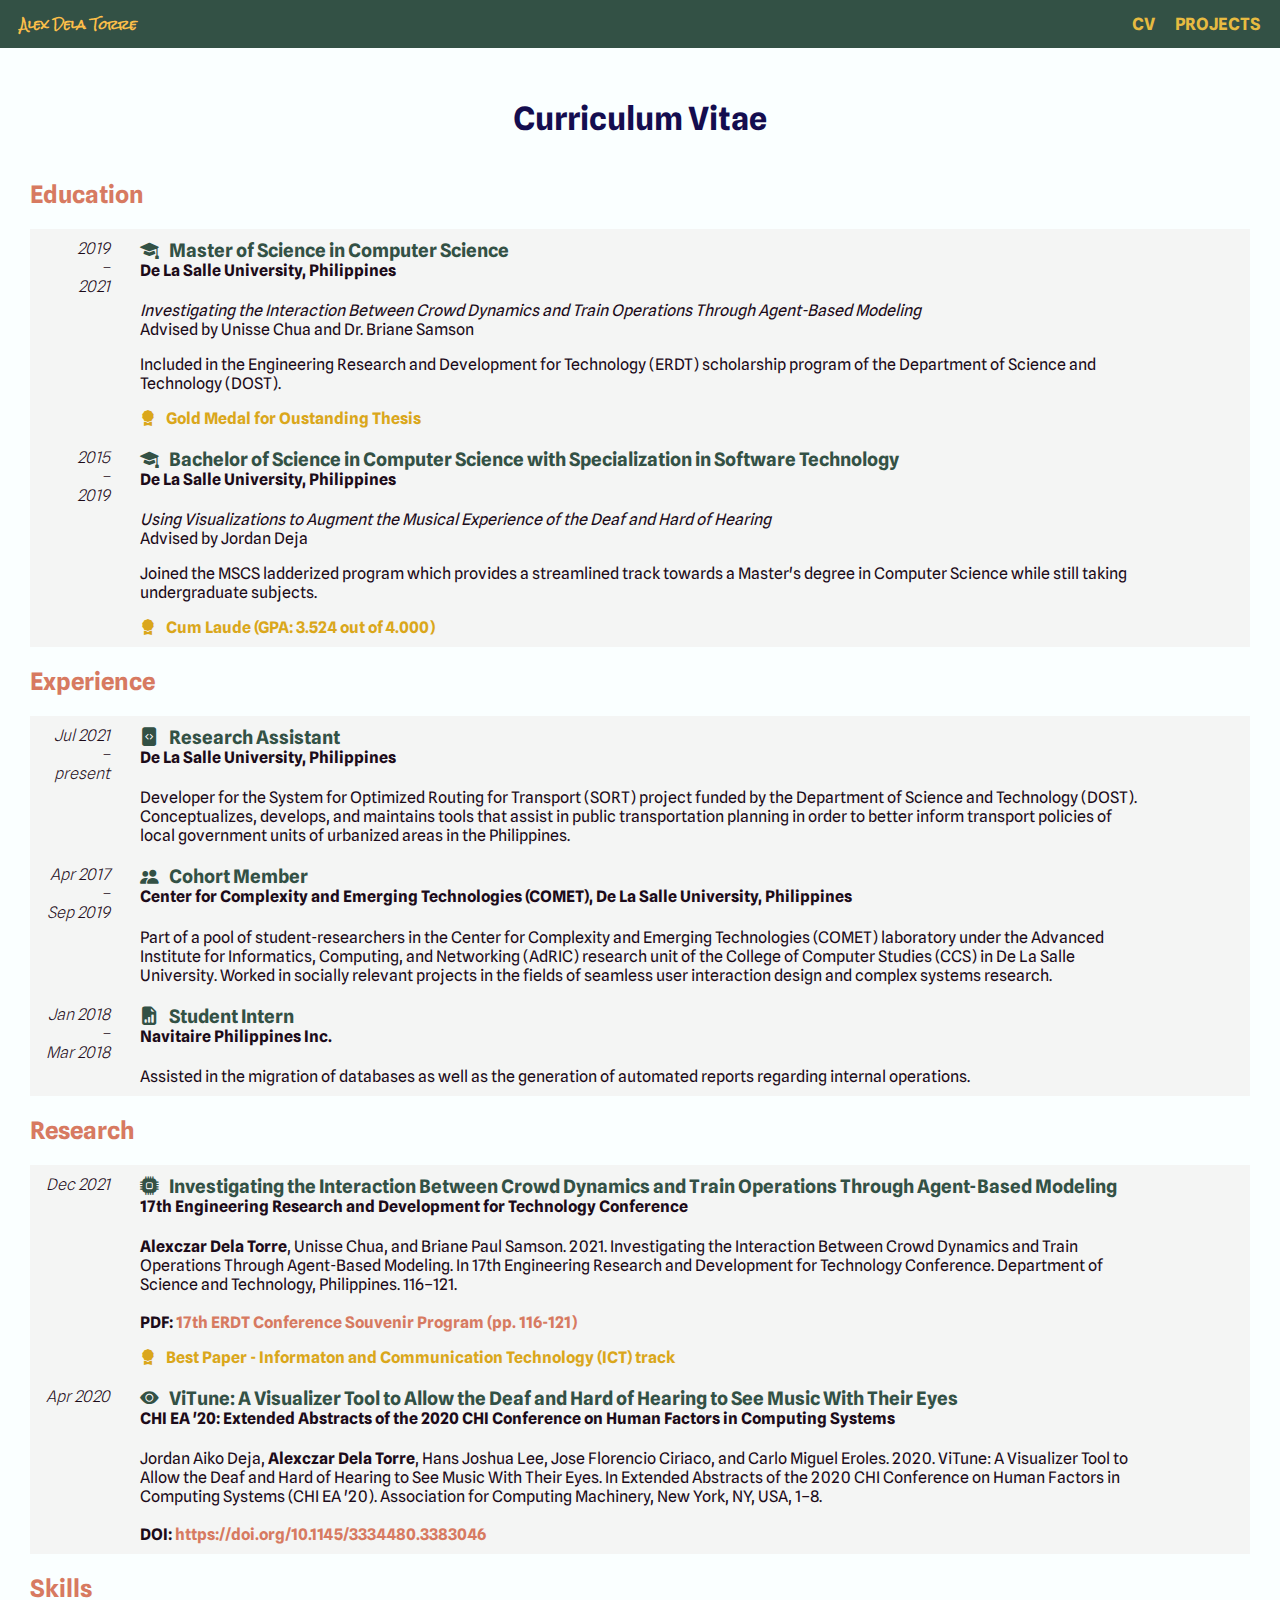
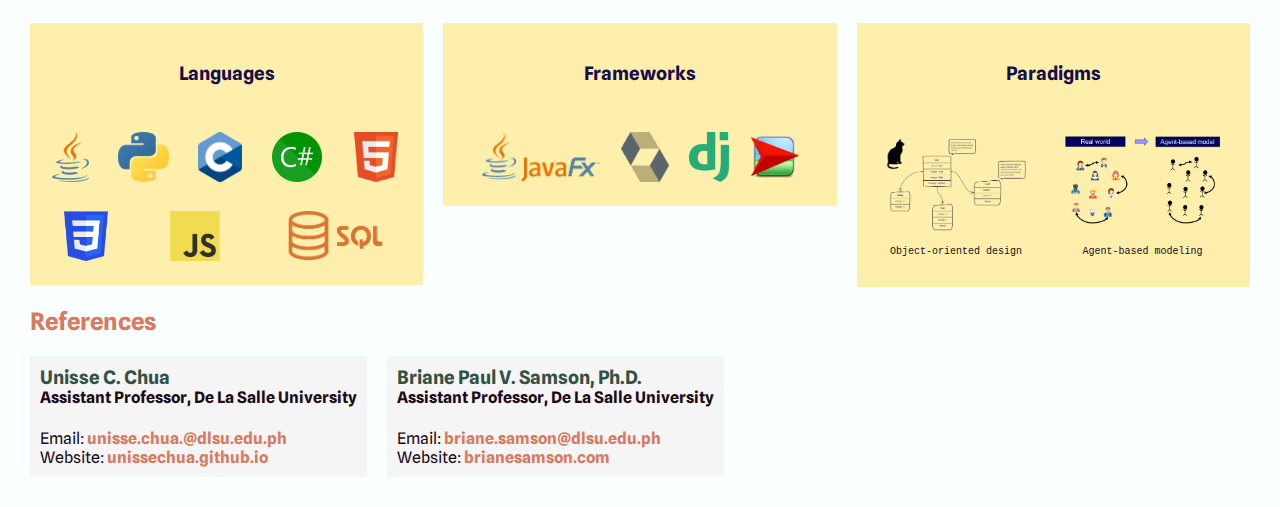
==== cv.html @ 3d0b41bf "Add references to the CV page" ====
<!DOCTYPE html>
<html lang="en">

<head>
    <meta charset="UTF-8">
    <meta http-equiv="X-UA-Compatible" content="IE=edge">
    <meta name="viewport" content="width=device-width, initial-scale=1.0">
    <title>Alexczar E. Dela Torre | CV</title>
    <link rel="preconnect" href="https://fonts.googleapis.com">
    <link rel="preconnect" href="https://fonts.gstatic.com" crossorigin>
    <link href="https://fonts.googleapis.com/css2?family=Rock+Salt&family=Spline+Sans&display=swap" rel="stylesheet">
    <link rel="stylesheet" href="https://cdn.jsdelivr.net/npm/bootstrap-icons@1.7.2/font/bootstrap-icons.css">
    <link rel="stylesheet" href="css/default.css">
    <link rel="stylesheet" href="css/cv.css">
</head>

<body>
    <header>
        <div class="navbar">
            <a class="logo" href="index.html">Alex Dela Torre</a>
            <nav>
                <ul>
                    <li>
                        <a class="nav-item" href="cv.html">CV</a>
                    </li>
                    <li>
                        <a class="nav-item" href="projects.html">PROJECTS</a>
                    </li>
                </ul>
            </nav>
        </div>
    </header>
    <div class="content">
        <h1 class="content-title">Curriculum Vitae</h1>
        <div class="cv-category">
            <h2 class="content-subtitle">Education</h2>
            <div class="cv-content">
                <div class="cv-time">
                    <p class="cv-time-period">2019<br>&#8211;<br>2021</p>
                </div>
                <div class="cv-description">
                    <h3 class="cv-description-degree"><span
                            class="bi bi-mortarboard-fill cv-description-icon"></span>Master of Science in
                        Computer Science</h3>
                    <h4 class="cv-description-university">De La Salle University, Philippines</h4>
                    <p class="cv-description-thesis">Investigating the Interaction Between Crowd Dynamics and Train
                        Operations Through Agent-Based Modeling</p>
                    <p class="cv-description-adviser">Advised by Unisse Chua and Dr. Briane Samson</p>
                    <p class="cv-description-notes">Included in the Engineering Research and Development for Technology
                        (ERDT) scholarship program of the Department of Science and Technology (DOST).</p>
                    <p class="cv-description-honors"><span class="bi bi-award-fill cv-description-icon"></span>Gold
                        Medal
                        for Oustanding Thesis</p>
                </div>
            </div>
            <div class="cv-content">
                <div class="cv-time">
                    <p class="cv-time-period">2015<br>&#8211;<br>2019</p>
                </div>
                <div class="cv-description">
                    <h3 class="cv-description-degree"><span
                            class="bi bi-mortarboard-fill cv-description-icon"></span>Bachelor of Science in Computer
                        Science with Specialization in Software Technology</h3>
                    <h4 class="cv-description-university">De La Salle University, Philippines</h4>
                    <p class="cv-description-thesis">Using Visualizations to Augment the Musical Experience of the Deaf
                        and Hard of Hearing</p>
                    <p class="cv-description-adviser">Advised by Jordan Deja</p>
                    <p class="cv-description-notes">Joined the MSCS ladderized program which provides a streamlined
                        track towards a Master's degree in Computer Science while still taking undergraduate subjects.
                    </p>
                    <p class="cv-description-honors"><span class="bi bi-award-fill cv-description-icon"></span>Cum Laude
                        (GPA: 3.524 out of 4.000)
                    </p>
                </div>
            </div>
        </div>
        <div class="cv-category">
            <h2 class="content-subtitle">Experience</h2>
            <div class="cv-content">
                <div class="cv-time">
                    <p class="cv-time-period">Jul 2021<br>&#8211;<br>present</p>
                </div>
                <div class="cv-description">
                    <h3 class="cv-description-degree"><span
                            class="bi bi-file-code-fill cv-description-icon"></span>Research Assistant</h3>
                    <h4 class="cv-description-university">De La Salle University, Philippines</h4>
                    <p class="cv-description-notes">Developer for the System for Optimized Routing for Transport (SORT)
                        project funded by the Department of Science and Technology (DOST). Conceptualizes, develops, and
                        maintains tools that assist in public transportation planning in order to better inform
                        transport policies of local government units of urbanized areas in the Philippines.</p>
                </div>
            </div>
            <div class="cv-content">
                <div class="cv-time">
                    <p class="cv-time-period">Apr 2017<br>&#8211;<br>Sep 2019</p>
                </div>
                <div class="cv-description">
                    <h3 class="cv-description-degree"><span class="bi bi-people-fill cv-description-icon"></span>Cohort
                        Member</h3>
                    <h4 class="cv-description-university">Center for Complexity and Emerging Technologies (COMET), De La
                        Salle University, Philippines</h4>
                    <p class="cv-description-notes">Part of a pool of student-researchers in the Center for Complexity
                        and Emerging Technologies (COMET) laboratory under the Advanced Institute for Informatics,
                        Computing, and Networking (AdRIC) research unit of the College of Computer Studies (CCS) in De
                        La Salle University. Worked in socially relevant projects in the fields of seamless user
                        interaction design and complex systems research.</p>
                </div>
            </div>
            <div class="cv-content">
                <div class="cv-time">
                    <p class="cv-time-period">Jan 2018<br>&#8211;<br>Mar 2018</p>
                </div>
                <div class="cv-description">
                    <h3 class="cv-description-degree"><span
                            class="bi bi-file-earmark-bar-graph-fill cv-description-icon"></span>Student Intern</h3>
                    <h4 class="cv-description-university">Navitaire Philippines Inc.</h4>
                    <p class="cv-description-notes">Assisted in the migration of databases as well as the generation of
                        automated reports regarding internal operations.</p>
                </div>
            </div>
        </div>
        <div class="cv-category">
            <h2 class="content-subtitle">Research</h2>
            <div class="cv-content">
                <div class="cv-time">
                    <p class="cv-time-period">Dec 2021</p>
                </div>
                <div class="cv-description">
                    <h3 class="cv-description-publication-title"><span
                            class="bi bi-cpu-fill cv-description-icon"></span>Investigating
                        the Interaction Between Crowd Dynamics and Train Operations Through Agent-Based Modeling</h3>
                    <h4 class="cv-description-conference">17th Engineering Research and Development for Technology
                        Conference</h4>
                    <p class="cv-description-notes"><strong>Alexczar Dela Torre</strong>, Unisse Chua, and Briane Paul
                        Samson. 2021. Investigating the Interaction Between Crowd Dynamics and Train Operations Through
                        Agent-Based Modeling. In 17th Engineering Research and Development for Technology Conference.
                        Department of Science and Technology, Philippines. 116&#8211;121.
                        <br>
                        <br>
                        <strong>PDF:</strong> <a
                            href="http://erdt.coe.upd.edu.ph/images/conferences/17thERDTConference/17th%20ERDT%20Conference_Souvenir%20Program.pdf">17th
                            ERDT Conference Souvenir Program (pp. 116-121)</a>
                    </p>
                    <p class="cv-description-honors"><span class="bi bi-award-fill cv-description-icon"></span>Best
                        Paper -
                        Informaton and Communication Technology (ICT) track</p>
                </div>
            </div>
            <div class="cv-content">
                <div class="cv-time">
                    <p class="cv-time-period">Apr 2020</p>
                </div>
                <div class="cv-description">
                    <h3 class="cv-description-publication-title"><span
                            class="bi bi-eye-fill cv-description-icon"></span>ViTune: A
                        Visualizer Tool
                        to Allow the Deaf and Hard of Hearing to See Music With Their Eyes</h3>
                    <h4 class="cv-description-conference">CHI EA '20: Extended Abstracts of the 2020 CHI Conference on
                        Human Factors in Computing Systems</h4>
                    <p class="cv-description-notes">Jordan Aiko Deja, <strong>Alexczar Dela Torre</strong>, Hans Joshua
                        Lee, Jose
                        Florencio Ciriaco, and Carlo Miguel Eroles. 2020. ViTune: A Visualizer Tool to Allow the Deaf
                        and Hard of Hearing to See Music With Their Eyes. In Extended Abstracts of the 2020 CHI
                        Conference on Human Factors in Computing Systems (CHI EA '20). Association for Computing
                        Machinery, New York, NY, USA, 1&#8211;8.
                        <br>
                        <br>
                        <strong>DOI:</strong> <a
                            href="https://doi.org/10.1145/3334480.3383046">https://doi.org/10.1145/3334480.3383046</a>
                    </p>
                </div>
            </div>
        </div>
        <div class="cv-category">
            <h2 class="content-subtitle">Skills</h2>
            <div class="cv-content-skill">
                <div class="cv-skill">
                    <h3 class="cv-skill-title">Languages</h3>
                    <div class="cv-language-set">
                        <a href="https://dev.java/"><img src="assets/images/java.png" height="50px" width="auto"
                                alt="Java">
                        </a>
                        <a href="https://www.python.org/"><img src="assets/images/python.png" height="50px" width="auto"
                                alt="Python">
                        </a>
                        <a href="https://en.wikipedia.org/wiki/C_(programming_language)"><img src="assets/images/c.png"
                                height="50px" width="auto" alt="C">
                        </a>
                        <a href="https://en.wikipedia.org/wiki/C_Sharp_(programming_language)"><img
                                src="assets/images/c-sharp.png" height="50px" width="auto" alt="C#">
                        </a>
                        <a href="https://developer.mozilla.org/en-US/docs/Glossary/HTML5"><img
                                src="assets/images/html5.png" height="50px" width="auto" alt="HTML5">
                        </a>
                        <a href="https://developer.mozilla.org/en-US/docs/Web/CSS"><img src="assets/images/css3.png"
                                height="50px" width="auto" alt="CSS3">
                        </a>
                        <a href="https://developer.mozilla.org/en-US/docs/Web/JavaScript"><img
                                src="assets/images/javascript.png" height="50px" width="auto" alt="JavaScript">
                        </a>
                        <a href="https://en.wikipedia.org/wiki/SQL"><img src="assets/images/sql.png" height="50px"
                                width="auto" alt="SQL">
                        </a>
                    </div>
                </div>
                <div class="cv-skill">
                    <h3 class="cv-skill-title">Frameworks</h3>
                    <div class="cv-framework-set">
                        <a href="https://openjfx.io/"><img src="assets/images/javafx.png" height="50px" width="auto"
                                alt="JavaFX">
                        </a>
                        <a href="https://hibernate.org/"><img src="assets/images/hibernate.png" height="50px"
                                width="auto" alt="Hibernate">
                        </a>
                        <a href="https://www.djangoproject.com/"><img src="assets/images/django.png" height="50px"
                                width="auto" alt="Django">
                        </a>
                        <a href="https://ccl.northwestern.edu/netlogo/"><img src="assets/images/netlogo.png"
                                height="50px" width="auto" alt="NetLogo">
                        </a>
                    </div>
                </div>
                <div class="cv-skill">
                    <h3 class="cv-skill-title">Paradigms</h3>
                    <div class="cv-concept-set">
                        <div class="cv-concept">
                            <a href="https://en.wikipedia.org/wiki/Object-oriented_design"><img
                                    src="assets/images/ood.png" height="100px" width="auto"
                                    alt="Object-oriented design">
                            </a>
                            <p class="cv-concept-description">Object-oriented design</p>
                        </div>
                        <div class="cv-concept">
                            <a href="https://en.wikipedia.org/wiki/Agent-based_model">
                                <img src="assets/images/abm.png" height="100px" width="auto" alt="Agent-based modeling">
                            </a>
                            <p class="cv-concept-description">Agent-based modeling</p>
                        </div>
                    </div>
                </div>
            </div>
        </div>
        <div class="cv-category">
            <h2 class="content-subtitle">References</h2>
            <div class="cv-references">
                <div class="cv-reference">
                    <h3 class="cv-reference-name">Unisse C. Chua</h3>
                    <h4 class="cv-reference-position">Assistant Professor, De La Salle University</h4>
                    <p class="cv-description-notes">
                        Email: <a href="mailto:unisse.chua.@dlsu.edu.ph">unisse.chua.@dlsu.edu.ph</a>
                    </p>
                    <p class="cv-description-notes">
                        Website: <a href="https://unissechua.github.io/">unissechua.github.io</a>
                    </p>
                </div>
                <div class="cv-reference">
                    <h3 class="cv-reference-name">Briane Paul V. Samson, Ph.D.</h3>
                    <h4 class="cv-reference-position">Assistant Professor, De La Salle University</h4>
                    <p class="cv-description-notes">
                        Email: <a href="mailto:briane.samson@dlsu.edu.ph">briane.samson@dlsu.edu.ph</a>
                    </p>
                    <p class="cv-description-notes">
                        Website: <a href="https://brianesamson.com">brianesamson.com</a>
                    </p>
                </div>
            </div>
        </div>
    </div>
</body>

</html>
---- css/default.css ----
html {
    background-color: #faffff;
    font-family: 'Spline Sans', sans-serif;
    color: #1C0B19;
}

body {
    margin: 0px;
}

header {
    background-color: #335145;
    margin: 0px;
    padding: 10px 20px;
}

.navbar {
    display: flex;
    justify-content: space-between;
    align-items: center;
}

.navbar .logo {
    color: #FCBF49;
    font-family: 'Rock Salt', sans-serif;
    font-size: 12px;
}

nav ul {
    display: flex;
    margin: 0px;
    list-style: none;
    gap: 20px;
}

.navbar .nav-item {
    color: #E7BB41;
    font-weight: bolder;
    font-size: 17px;
}

h1 {
    font-weight: bolder;
}

a {
    text-decoration: none;
    color: #D77A61;
    font-weight: bolder;
}

a:hover {
    text-decoration: underline;
}

.content {
    padding: 30px;
    display: flex;
    flex-direction: column;
    align-items: stretch;
    justify-content: space-between;
}

.content-title {
    color: #140D4F;
    text-align: center;
}

.content-subtitle {
    color: #D77A61;
}
---- css/cv.css ----
.cv-category,
.cv-content,
.cv-time,
.cv-description {
    display: flex;
}

.cv-category,
.cv-description {
    flex-direction: column;
}

.cv-category {
    justify-content: flex-start;
    align-items: stretch;
    flex: 1 1 auto;
    gap: 2g0px;
}

.cv-content {
    justify-content: flex-start;
    padding: 10px;
    flex: 1 1 auto;
    gap: 30px;
    background-color: #F4F5F4;
}

.cv-time {
    width: 70px;
    text-align: right;
    flex: 0 0 auto;
    justify-content: flex-end;
}

.cv-description {
    max-width: 1000px;
    flex: 1 1 auto;
}

.cv-time-period,
.cv-description-degree,
.cv-description-publication-title,
.cv-reference-name,
.cv-description-notes {
    margin: 0px;
}

.cv-time-period {
    font-weight: 100;
    font-style: italic
}

.cv-description-degree,
.cv-description-publication-title,
.cv-reference-name {
    color: #335145;
}

.cv-description-university,
.cv-description-conference,
.cv-reference-position {
    margin-top: 0px;
}

.cv-description-thesis {
    font-style: italic;
    margin: 0px;
}

.cv-description-adviser {
    margin-top: 0px;
}

.cv-description-honors {
    font-weight: bolder;
    color: #DAA71B;
    margin-bottom: 0px;
}

.cv-description-icon {
    margin-right: 10px;
}

.cv-content-skill {
    display: flex;
    justify-content: space-between;
    align-items: flex-start;
    flex-wrap: wrap;
    gap: 20px;
}

.cv-skill {
    display: flex;
    flex-direction: column;
    background-color: #FFEFAD;
    align-items: center;
    padding: 20px;
    width: 250px;
    flex: 1 1 auto;
    gap: 30px;
}

.cv-skill-title {
    text-align: center;
    color: #140D4F;
}

.cv-language-set {
    display: flex;
    justify-content: space-around;
    align-items: center;
    flex-wrap: wrap;
    gap: 25px;
}

.cv-framework-set {
    display: flex;
    justify-content: space-evenly;
    align-items: center;
    flex-wrap: wrap;
    gap: 20px;
}

.cv-concept-set {
    display: flex;
    justify-content: center;
    align-items: center;
    flex-wrap: wrap;
    gap: 25px;
}

.cv-concept-description {
    text-align: center;
    font-family: 'Courier New', Courier, monospace;
    font-size: 10px;
}

.cv-references {
    display: flex;
    flex: 1 1 auto;
    gap: 20px;
}

.cv-reference {
    background-color: #F4F5F4;
    padding: 10px;
}
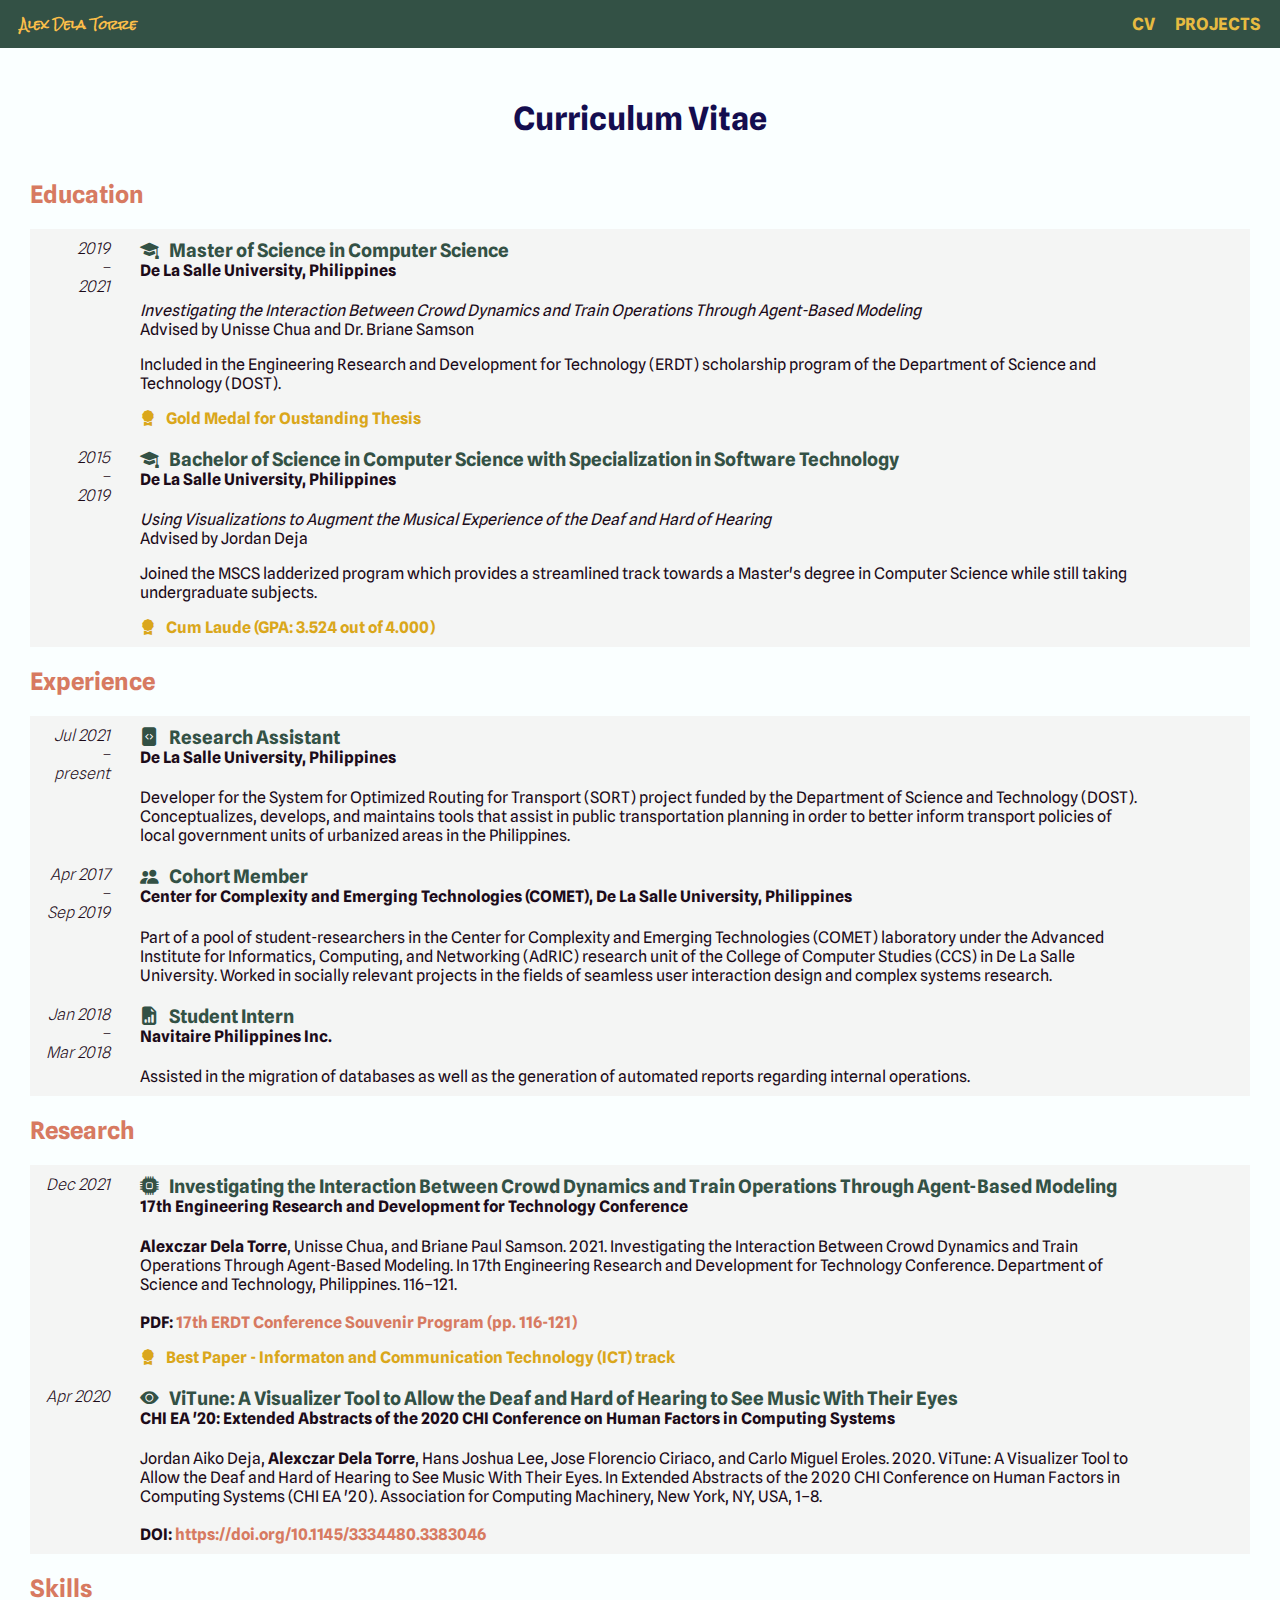
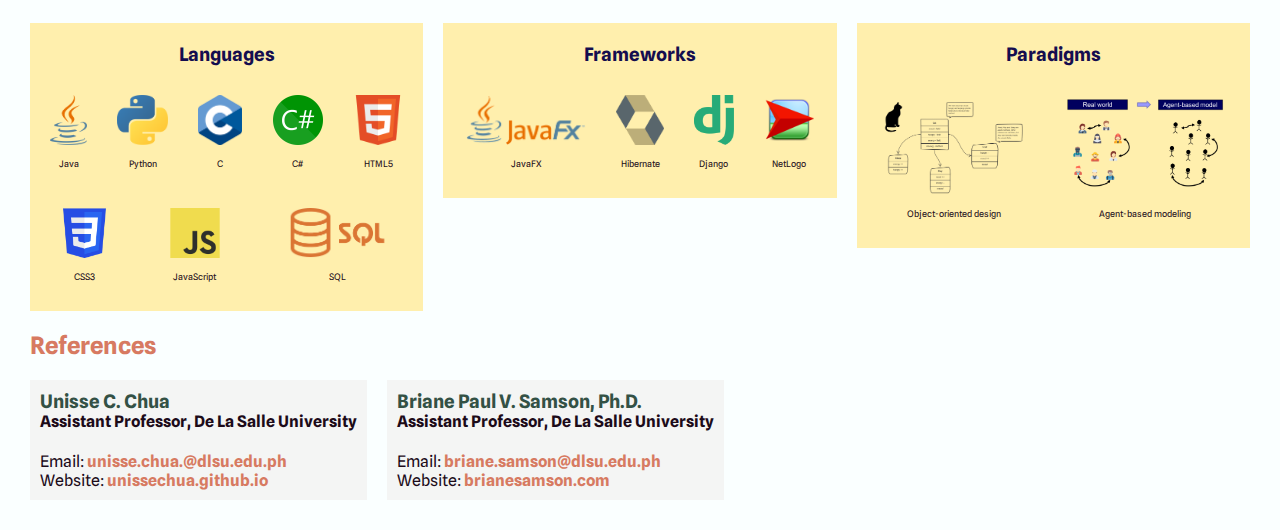
==== commit f8f511f1: "Add labels to languages and frameworks on the CV page" ====
--- a/cv.html
+++ b/cv.html
@@ -177,47 +177,83 @@
                 <div class="cv-skill">
                     <h3 class="cv-skill-title">Languages</h3>
                     <div class="cv-language-set">
-                        <a href="https://dev.java/"><img src="assets/images/java.png" height="50px" width="auto"
-                                alt="Java">
-                        </a>
-                        <a href="https://www.python.org/"><img src="assets/images/python.png" height="50px" width="auto"
-                                alt="Python">
-                        </a>
-                        <a href="https://en.wikipedia.org/wiki/C_(programming_language)"><img src="assets/images/c.png"
-                                height="50px" width="auto" alt="C">
-                        </a>
-                        <a href="https://en.wikipedia.org/wiki/C_Sharp_(programming_language)"><img
-                                src="assets/images/c-sharp.png" height="50px" width="auto" alt="C#">
-                        </a>
-                        <a href="https://developer.mozilla.org/en-US/docs/Glossary/HTML5"><img
-                                src="assets/images/html5.png" height="50px" width="auto" alt="HTML5">
-                        </a>
-                        <a href="https://developer.mozilla.org/en-US/docs/Web/CSS"><img src="assets/images/css3.png"
-                                height="50px" width="auto" alt="CSS3">
-                        </a>
-                        <a href="https://developer.mozilla.org/en-US/docs/Web/JavaScript"><img
-                                src="assets/images/javascript.png" height="50px" width="auto" alt="JavaScript">
-                        </a>
-                        <a href="https://en.wikipedia.org/wiki/SQL"><img src="assets/images/sql.png" height="50px"
-                                width="auto" alt="SQL">
-                        </a>
+                        <div class="cv-concept">
+                            <a href="https://dev.java/">
+                                <img src="assets/images/java.png" height="50px" width="auto" alt="Java">
+                            </a>
+                            <p class="cv-concept-description">Java</p>
+                        </div>
+                        <div class="cv-concept">
+                            <a href="https://www.python.org/">
+                                <img src="assets/images/python.png" height="50px" width="auto" alt="Python">
+                            </a>
+                            <p class="cv-concept-description">Python</p>
+                        </div>
+                        <div class="cv-concept">
+                            <a href="https://en.wikipedia.org/wiki/C_(programming_language)">
+                                <img src="assets/images/c.png" height="50px" width="auto" alt="C">
+                            </a>
+                            <p class="cv-concept-description">C</p>
+                        </div>
+                        <div class="cv-concept">
+                            <a href="https://en.wikipedia.org/wiki/C_Sharp_(programming_language)">
+                                <img src="assets/images/c-sharp.png" height="50px" width="auto" alt="C#">
+                            </a>
+                            <p class="cv-concept-description">C#</p>
+                        </div>
+                        <div class="cv-concept">
+                            <a href="https://developer.mozilla.org/en-US/docs/Glossary/HTML5">
+                                <img src="assets/images/html5.png" height="50px" width="auto" alt="HTML5">
+                            </a>
+                            <p class="cv-concept-description">HTML5</p>
+                        </div>
+                        <div class="cv-concept">
+                            <a href="https://developer.mozilla.org/en-US/docs/Web/CSS">
+                                <img src="assets/images/css3.png" height="50px" width="auto" alt="CSS3">
+                            </a>
+                            <p class="cv-concept-description">CSS3</p>
+                        </div>
+                        <div class="cv-concept">
+                            <a href="https://developer.mozilla.org/en-US/docs/Web/JavaScript">
+                                <img src="assets/images/javascript.png" height="50px" width="auto" alt="JavaScript">
+                            </a>
+                            <p class="cv-concept-description">JavaScript</p>
+                        </div>
+                        <div class="cv-concept">
+                            <a href="https://en.wikipedia.org/wiki/SQL">
+                                <img src="assets/images/sql.png" height="50px" width="auto" alt="SQL">
+                            </a>
+                            <p class="cv-concept-description">SQL</p>
+                        </div>
                     </div>
                 </div>
                 <div class="cv-skill">
                     <h3 class="cv-skill-title">Frameworks</h3>
                     <div class="cv-framework-set">
-                        <a href="https://openjfx.io/"><img src="assets/images/javafx.png" height="50px" width="auto"
-                                alt="JavaFX">
-                        </a>
-                        <a href="https://hibernate.org/"><img src="assets/images/hibernate.png" height="50px"
-                                width="auto" alt="Hibernate">
-                        </a>
-                        <a href="https://www.djangoproject.com/"><img src="assets/images/django.png" height="50px"
-                                width="auto" alt="Django">
-                        </a>
-                        <a href="https://ccl.northwestern.edu/netlogo/"><img src="assets/images/netlogo.png"
-                                height="50px" width="auto" alt="NetLogo">
-                        </a>
+                        <div class="cv-concept">
+                            <a href="https://openjfx.io/">
+                                <img src="assets/images/javafx.png" height="50px" width="auto" alt="JavaFX">
+                            </a>
+                            <p class="cv-concept-description">JavaFX</p>
+                        </div>
+                        <div class="cv-concept">
+                            <a href="https://hibernate.org/">
+                                <img src="assets/images/hibernate.png" height="50px" width="auto" alt="Hibernate">
+                            </a>
+                            <p class="cv-concept-description">Hibernate</p>
+                        </div>
+                        <div class="cv-concept">
+                            <a href="https://www.djangoproject.com/">
+                                <img src="assets/images/django.png" height="50px" width="auto" alt="Django">
+                            </a>
+                            <p class="cv-concept-description">Django</p>
+                        </div>
+                        <div class="cv-concept">
+                            <a href="https://ccl.northwestern.edu/netlogo/">
+                                <img src="assets/images/netlogo.png" height="50px" width="auto" alt="NetLogo">
+                            </a>
+                            <p class="cv-concept-description">NetLogo</p>
+                        </div>
                     </div>
                 </div>
                 <div class="cv-skill">
--- a/css/cv.css
+++ b/css/cv.css
@@ -103,6 +103,7 @@
 .cv-skill-title {
     text-align: center;
     color: #140D4F;
+    margin: 0px;
 }
 
 .cv-language-set {
@@ -110,7 +111,7 @@
     justify-content: space-around;
     align-items: center;
     flex-wrap: wrap;
-    gap: 25px;
+    gap: 30px;
 }
 
 .cv-framework-set {
@@ -118,7 +119,7 @@
     justify-content: space-evenly;
     align-items: center;
     flex-wrap: wrap;
-    gap: 20px;
+    gap: 30px;
 }
 
 .cv-concept-set {
@@ -126,17 +127,18 @@
     justify-content: center;
     align-items: center;
     flex-wrap: wrap;
-    gap: 25px;
+    gap: 30px;
 }
 
 .cv-concept-description {
     text-align: center;
-    font-family: 'Courier New', Courier, monospace;
-    font-size: 10px;
+    font-size: 9px;
 }
 
 .cv-references {
     display: flex;
+    justify-content: flex-start;
+    flex-wrap: wrap;
     flex: 1 1 auto;
     gap: 20px;
 }
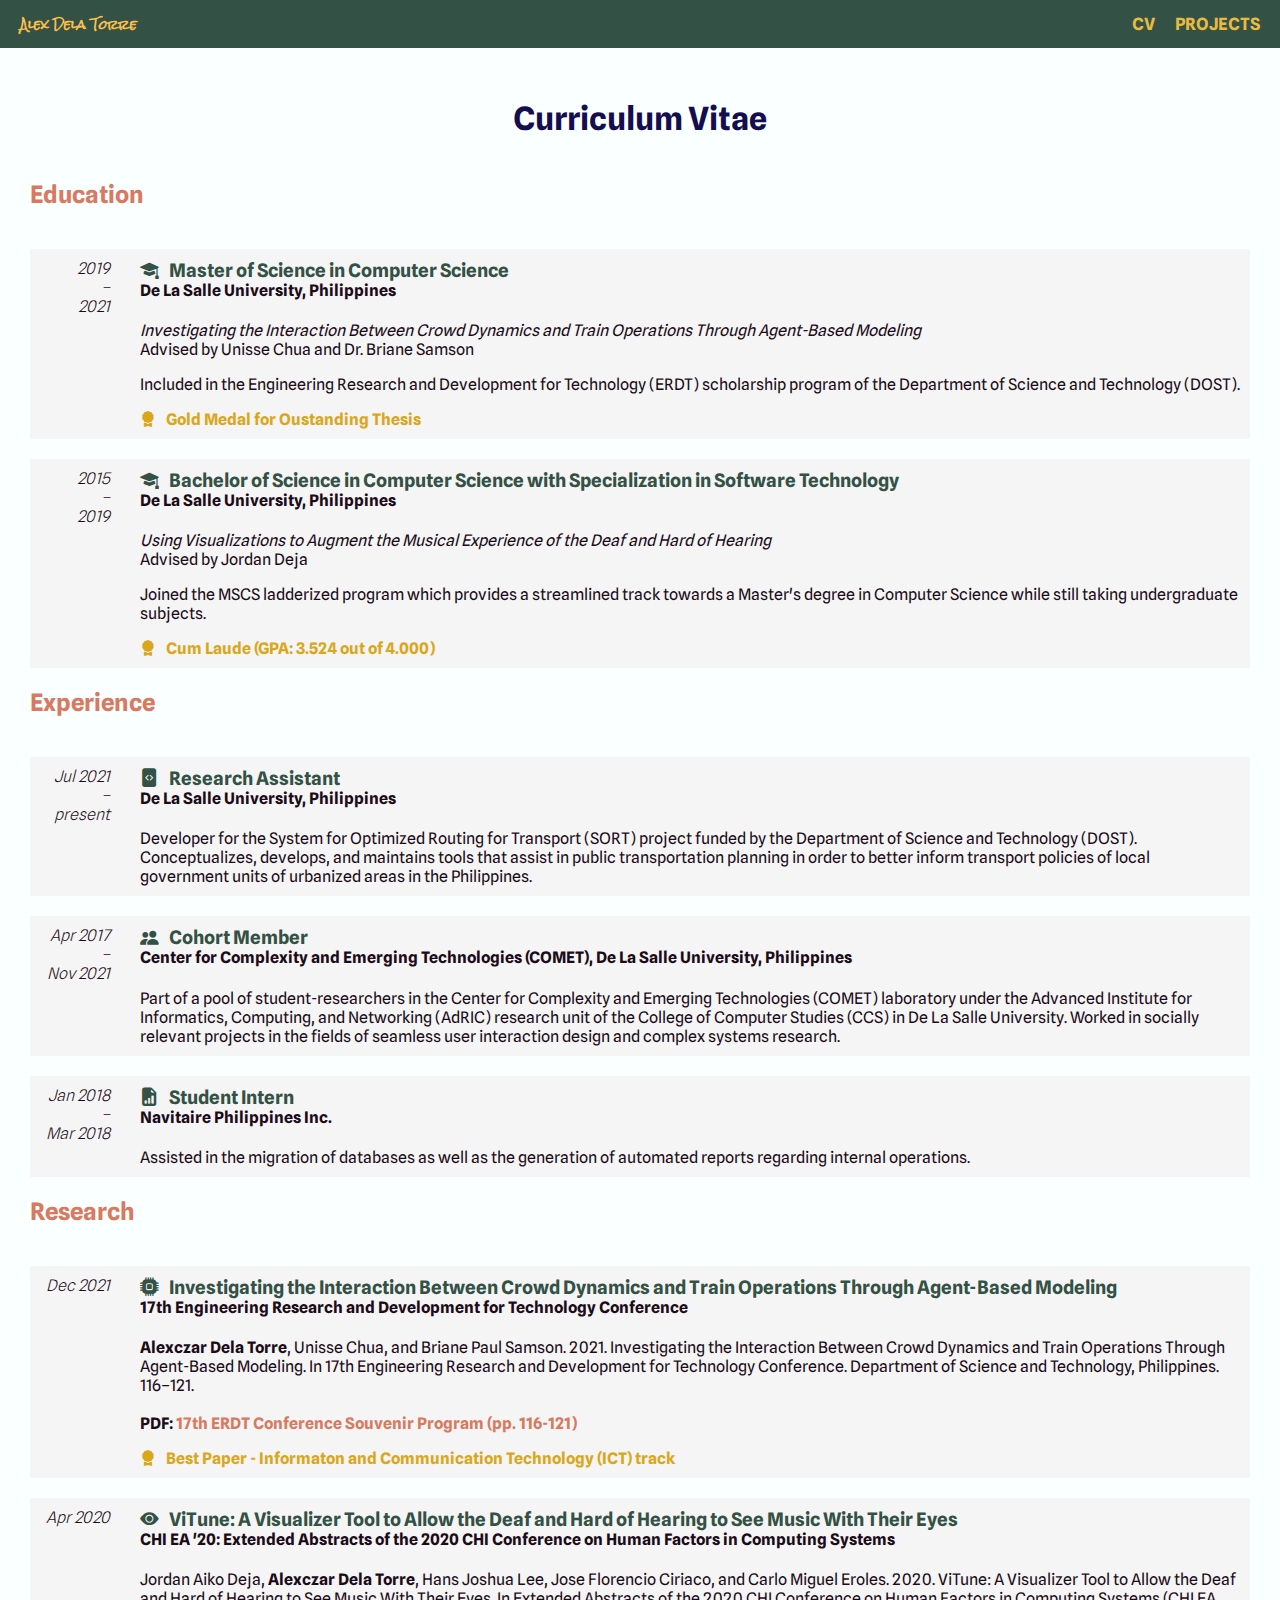
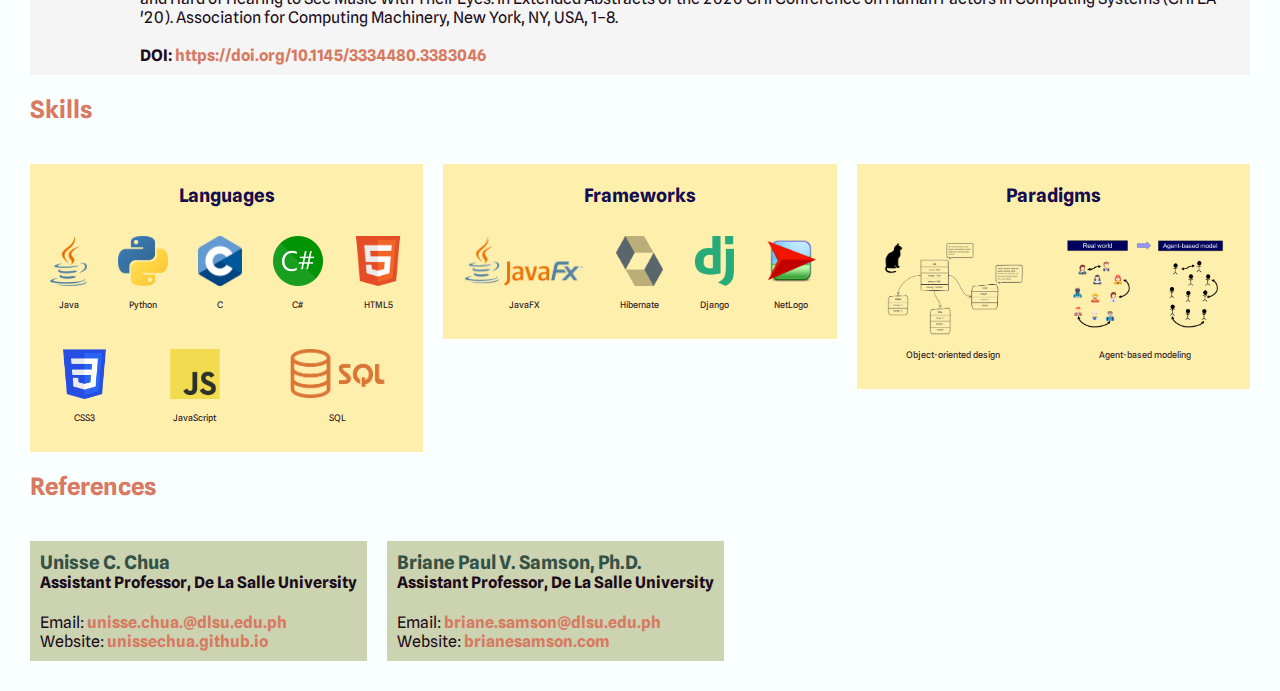
==== commit fb352231: "Corrected date ranges on the CV and Projects page" ====
--- a/cv.html
+++ b/cv.html
@@ -92,7 +92,7 @@
             </div>
             <div class="cv-content">
                 <div class="cv-time">
-                    <p class="cv-time-period">Apr 2017<br>&#8211;<br>Sep 2019</p>
+                    <p class="cv-time-period">Apr 2017<br>&#8211;<br>Nov 2021</p>
                 </div>
                 <div class="cv-description">
                     <h3 class="cv-description-degree"><span class="bi bi-people-fill cv-description-icon"></span>Cohort
--- a/css/cv.css
+++ b/css/cv.css
@@ -14,7 +14,7 @@
     justify-content: flex-start;
     align-items: stretch;
     flex: 1 1 auto;
-    gap: 2g0px;
+    gap: 20px;
 }
 
 .cv-content {
@@ -33,7 +33,6 @@
 }
 
 .cv-description {
-    max-width: 1000px;
     flex: 1 1 auto;
 }
 
@@ -93,7 +92,7 @@
     display: flex;
     flex-direction: column;
     background-color: #FFEFAD;
-    align-items: center;
+    align-items: stretch;
     padding: 20px;
     width: 250px;
     flex: 1 1 auto;
@@ -108,7 +107,7 @@
 
 .cv-language-set {
     display: flex;
-    justify-content: space-around;
+    justify-content: space-evenly;
     align-items: center;
     flex-wrap: wrap;
     gap: 30px;
@@ -124,7 +123,7 @@
 
 .cv-concept-set {
     display: flex;
-    justify-content: center;
+    justify-content: space-evenly;
     align-items: center;
     flex-wrap: wrap;
     gap: 30px;
@@ -144,6 +143,11 @@
 }
 
 .cv-reference {
-    background-color: #F4F5F4;
+    background-color: #CCD3B1;
     padding: 10px;
 }
+
+.cv-concept {
+    flex: 1 1 auto;
+    text-align: center;
+}
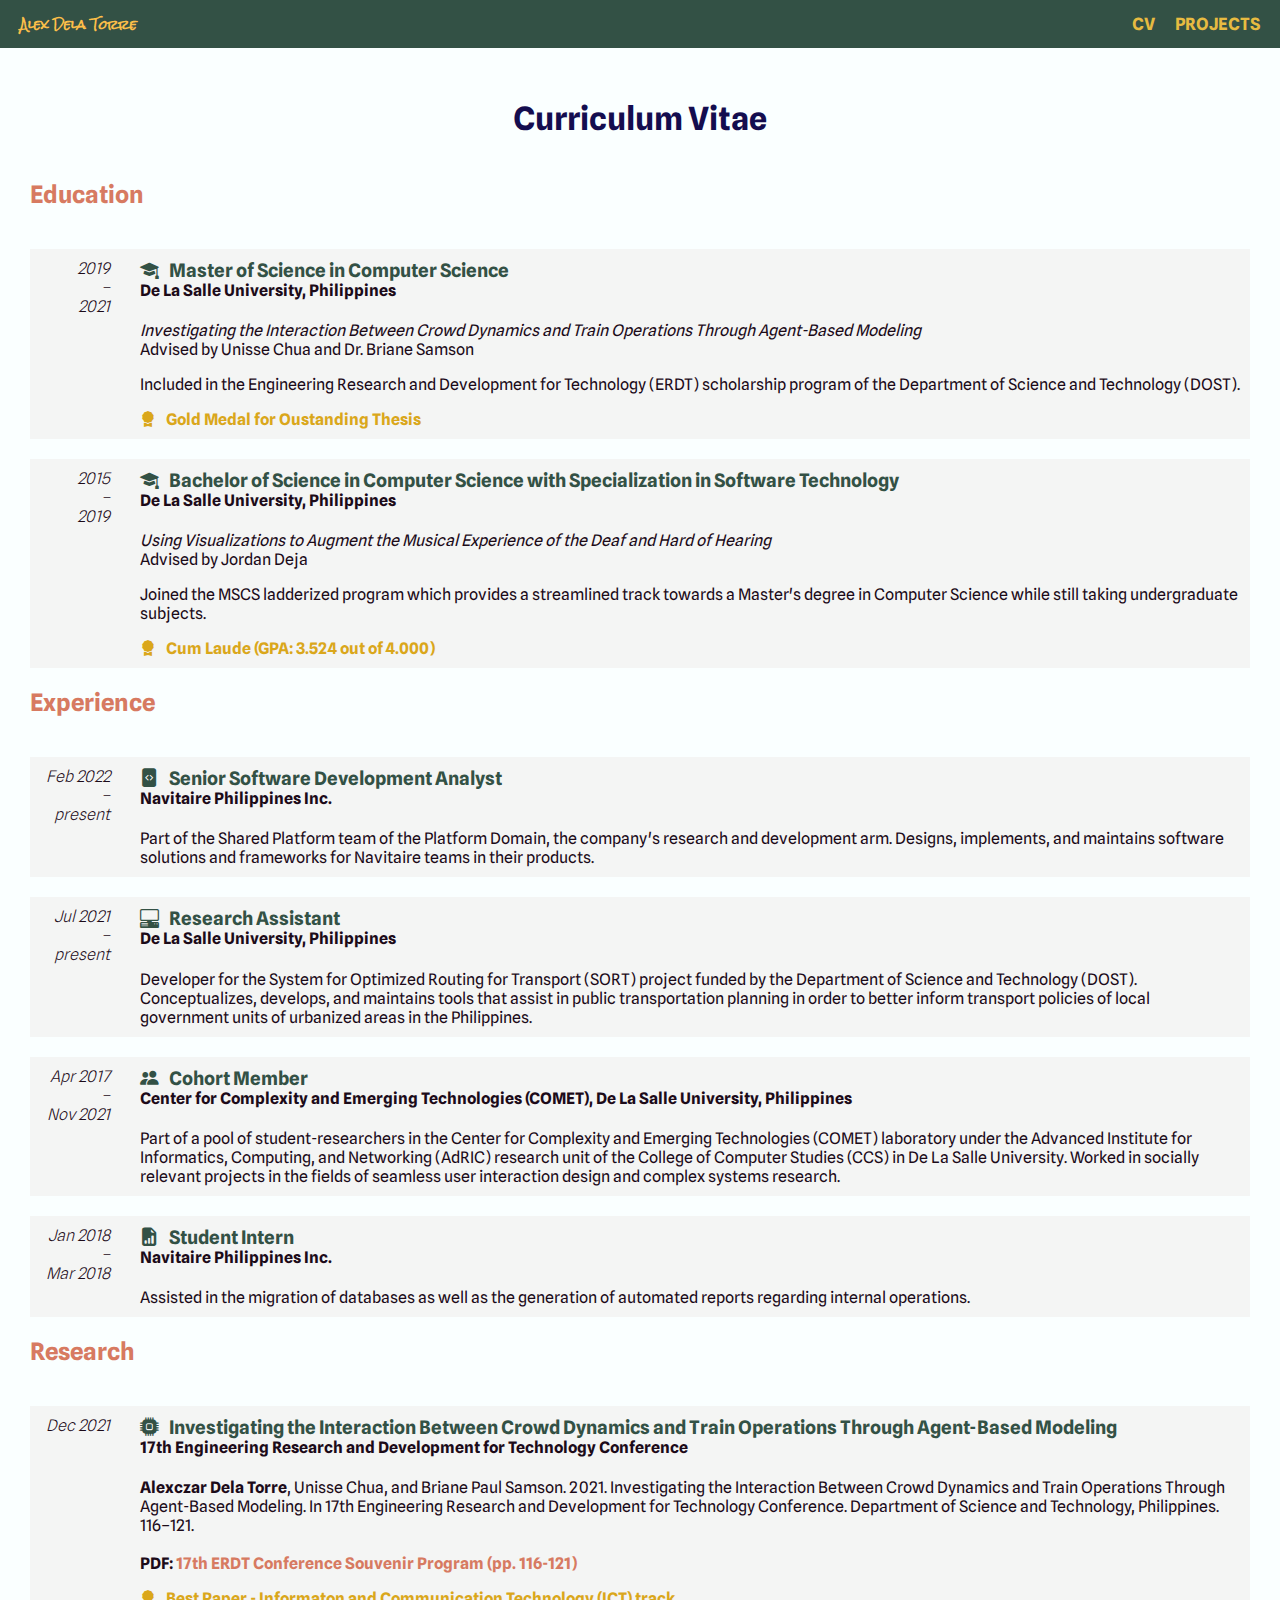
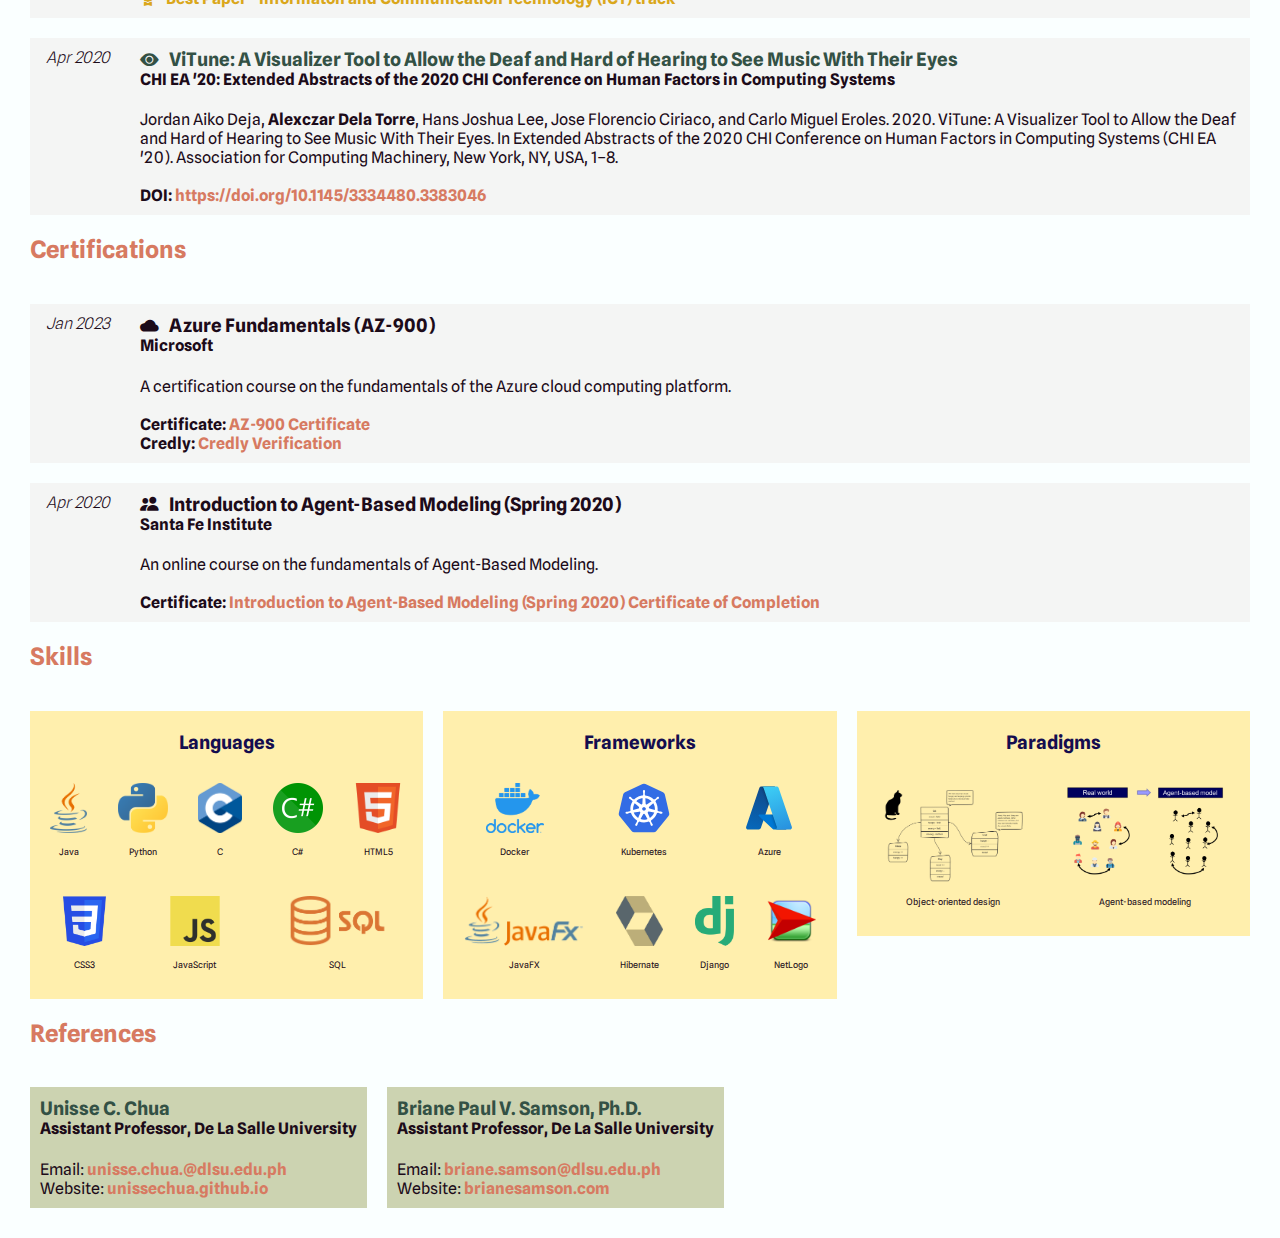
==== commit 7ebbe90b: "Update CV page to show new skills gained in recent employment" ====
--- a/cv.html
+++ b/cv.html
@@ -78,11 +78,24 @@
             <h2 class="content-subtitle">Experience</h2>
             <div class="cv-content">
                 <div class="cv-time">
+                    <p class="cv-time-period">Feb 2022<br>&#8211;<br>present</p>
+                </div>
+                <div class="cv-description">
+                    <h3 class="cv-description-degree"><span
+                            class="bi bi-file-code-fill cv-description-icon"></span>Senior Software Development Analyst</h3>
+                    <h4 class="cv-description-university">Navitaire Philippines Inc.</h4>
+                    <p class="cv-description-notes">Part of the Shared Platform team of the Platform Domain, the company's
+                        research and development arm. Designs, implements, and maintains software solutions and frameworks 
+                        for Navitaire teams in their products.</p>
+                </div>
+            </div>
+            <div class="cv-content">
+                <div class="cv-time">
                     <p class="cv-time-period">Jul 2021<br>&#8211;<br>present</p>
                 </div>
                 <div class="cv-description">
                     <h3 class="cv-description-degree"><span
-                            class="bi bi-file-code-fill cv-description-icon"></span>Research Assistant</h3>
+                            class="bi bi-pc-display-horizontal cv-description-icon"></span>Research Assistant</h3>
                     <h4 class="cv-description-university">De La Salle University, Philippines</h4>
                     <p class="cv-description-notes">Developer for the System for Optimized Routing for Transport (SORT)
                         project funded by the Department of Science and Technology (DOST). Conceptualizes, develops, and
@@ -172,6 +185,44 @@
             </div>
         </div>
         <div class="cv-category">
+            <h2 class="content-subtitle">Certifications</h2>
+            <div class="cv-content">
+                <div class="cv-time">
+                    <p class="cv-time-period">Jan 2023</p>
+                </div>
+                <div class="cv-description">
+                    <h3 class="cv-description-certification-title"><span
+                        class="bi bi-cloudy-fill cv-description-icon"></span>Azure Fundamentals (AZ-900)</h3>
+                <h4 class="cv-description-certificate-source">Microsoft</h4>
+                <p class="cv-description-notes">A certification course on the fundamentals of the Azure cloud computing platform.
+                    <br>
+                    <br>
+                    <strong>Certificate:</strong> <a
+                        href="files/az900-certificate.pdf">AZ-900 Certificate</a>
+                    <br>
+                    <strong>Credly:</strong> <a
+                        href="https://www.credly.com/earner/earned/share/58519133-7293-4000-9d6c-924da68a10d6">Credly Verification</a>
+                </p>
+                </div>
+            </div>
+            <div class="cv-content">
+                <div class="cv-time">
+                    <p class="cv-time-period">Apr 2020</p>
+                </div>
+                <div class="cv-description">
+                    <h3 class="cv-description-certification-title"><span
+                        class="bi bi-people-fill cv-description-icon"></span>Introduction to Agent-Based Modeling (Spring 2020)</h3>
+                <h4 class="cv-description-certificate-source">Santa Fe Institute</h4>
+                <p class="cv-description-notes">An online course on the fundamentals of Agent-Based Modeling.
+                    <br>
+                    <br>
+                    <strong>Certificate:</strong> <a
+                        href="https://www.complexityexplorer.org/courses/101-introduction-to-agent-based-modeling-spring-2020/certificates/3868983297.pdf">Introduction to Agent-Based Modeling (Spring 2020) Certificate of Completion</a>
+                </p>
+                </div>
+            </div>
+        </div>
+        <div class="cv-category">
             <h2 class="content-subtitle">Skills</h2>
             <div class="cv-content-skill">
                 <div class="cv-skill">
@@ -230,6 +281,24 @@
                 <div class="cv-skill">
                     <h3 class="cv-skill-title">Frameworks</h3>
                     <div class="cv-framework-set">
+                        <div class="cv-concept">
+                            <a href="https://www.docker.com/">
+                                <img src="assets/images/docker.webp" height="50px" width="auto" alt="Docker">
+                            </a>
+                            <p class="cv-concept-description">Docker</p>
+                        </div>
+                        <div class="cv-concept">
+                            <a href="https://kubernetes.io/">
+                                <img src="assets/images/kubernetes.svg" height="50px" width="auto" alt="Kubernetes">
+                            </a>
+                            <p class="cv-concept-description">Kubernetes</p>
+                        </div>
+                        <div class="cv-concept">
+                            <a href="https://azure.microsoft.com/en-us">
+                                <img src="assets/images/azure.svg" height="50px" width="auto" alt="Azure">
+                            </a>
+                            <p class="cv-concept-description">Azure</p>
+                        </div> 
                         <div class="cv-concept">
                             <a href="https://openjfx.io/">
                                 <img src="assets/images/javafx.png" height="50px" width="auto" alt="JavaFX">
--- a/css/cv.css
+++ b/css/cv.css
@@ -39,6 +39,7 @@
 .cv-time-period,
 .cv-description-degree,
 .cv-description-publication-title,
+.cv-description-certification-title,
 .cv-reference-name,
 .cv-description-notes {
     margin: 0px;
@@ -57,6 +58,7 @@
 
 .cv-description-university,
 .cv-description-conference,
+.cv-description-certificate-source,
 .cv-reference-position {
     margin-top: 0px;
 }
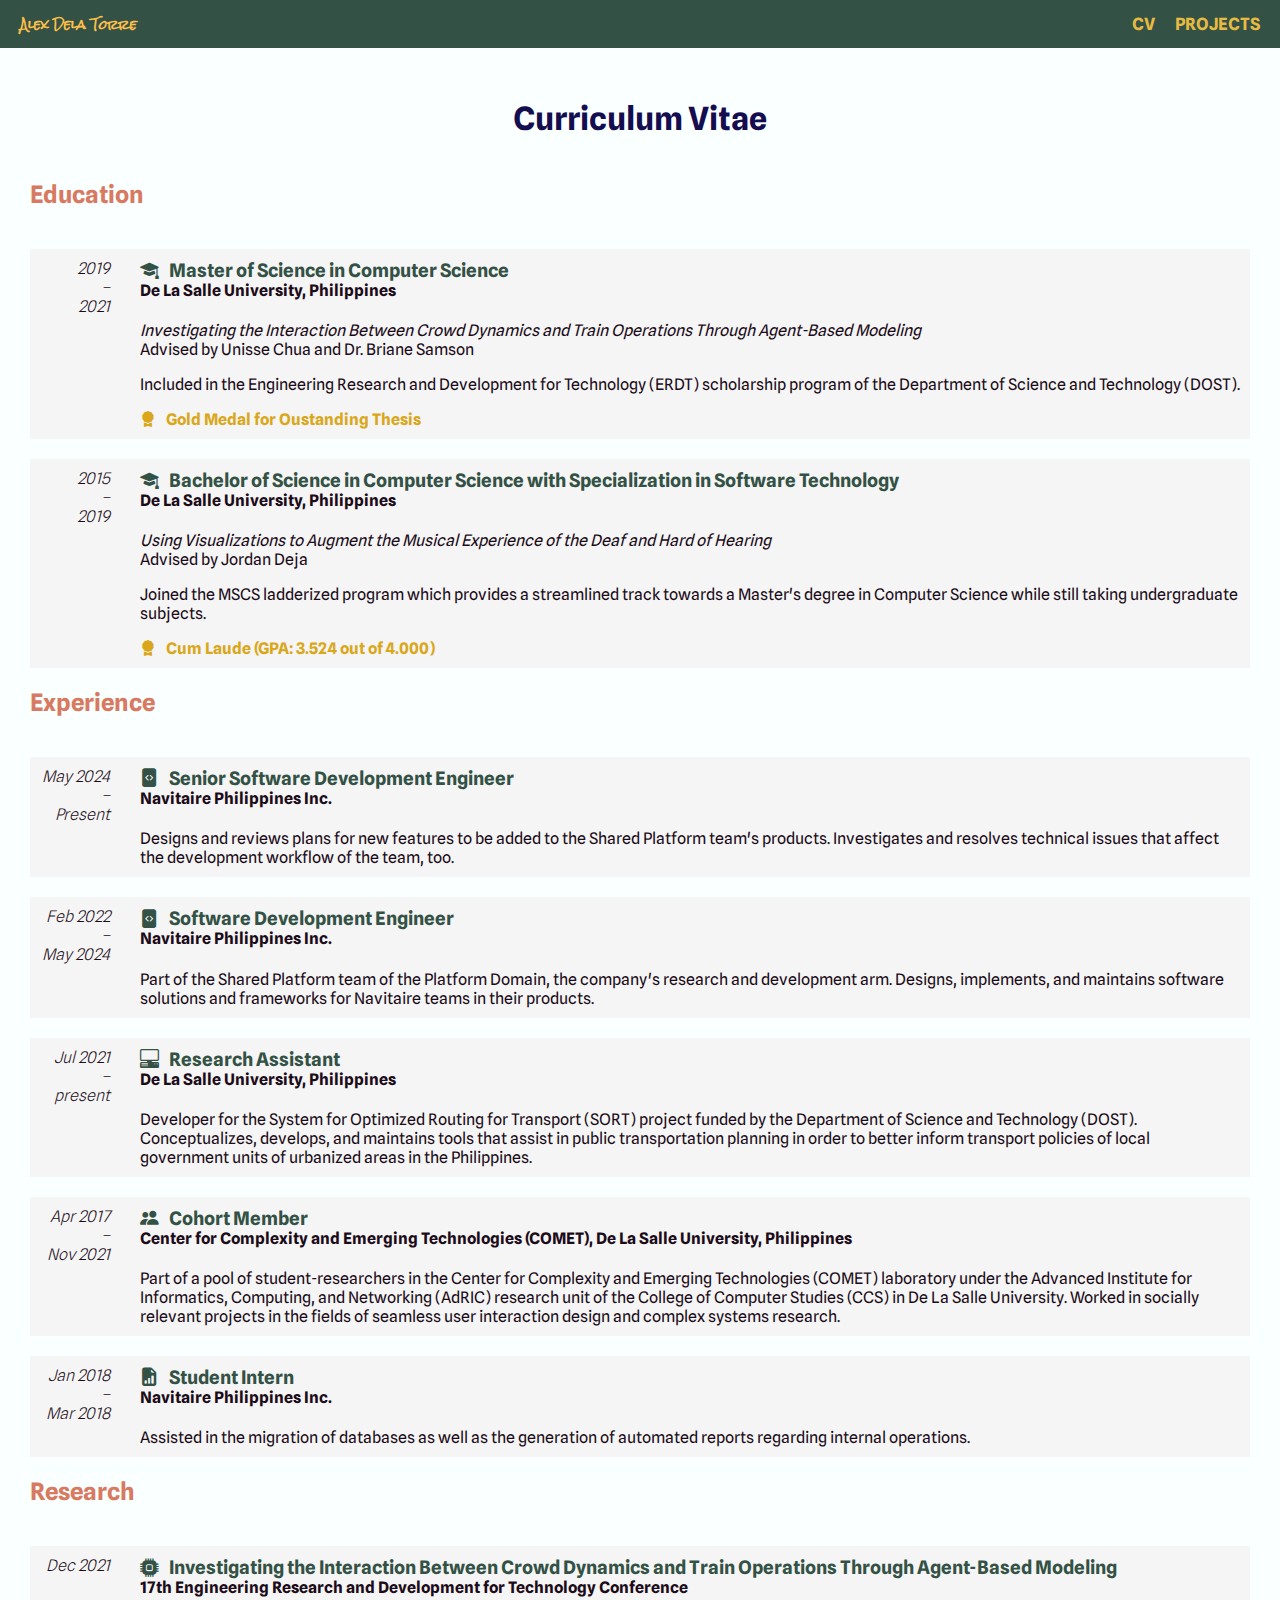
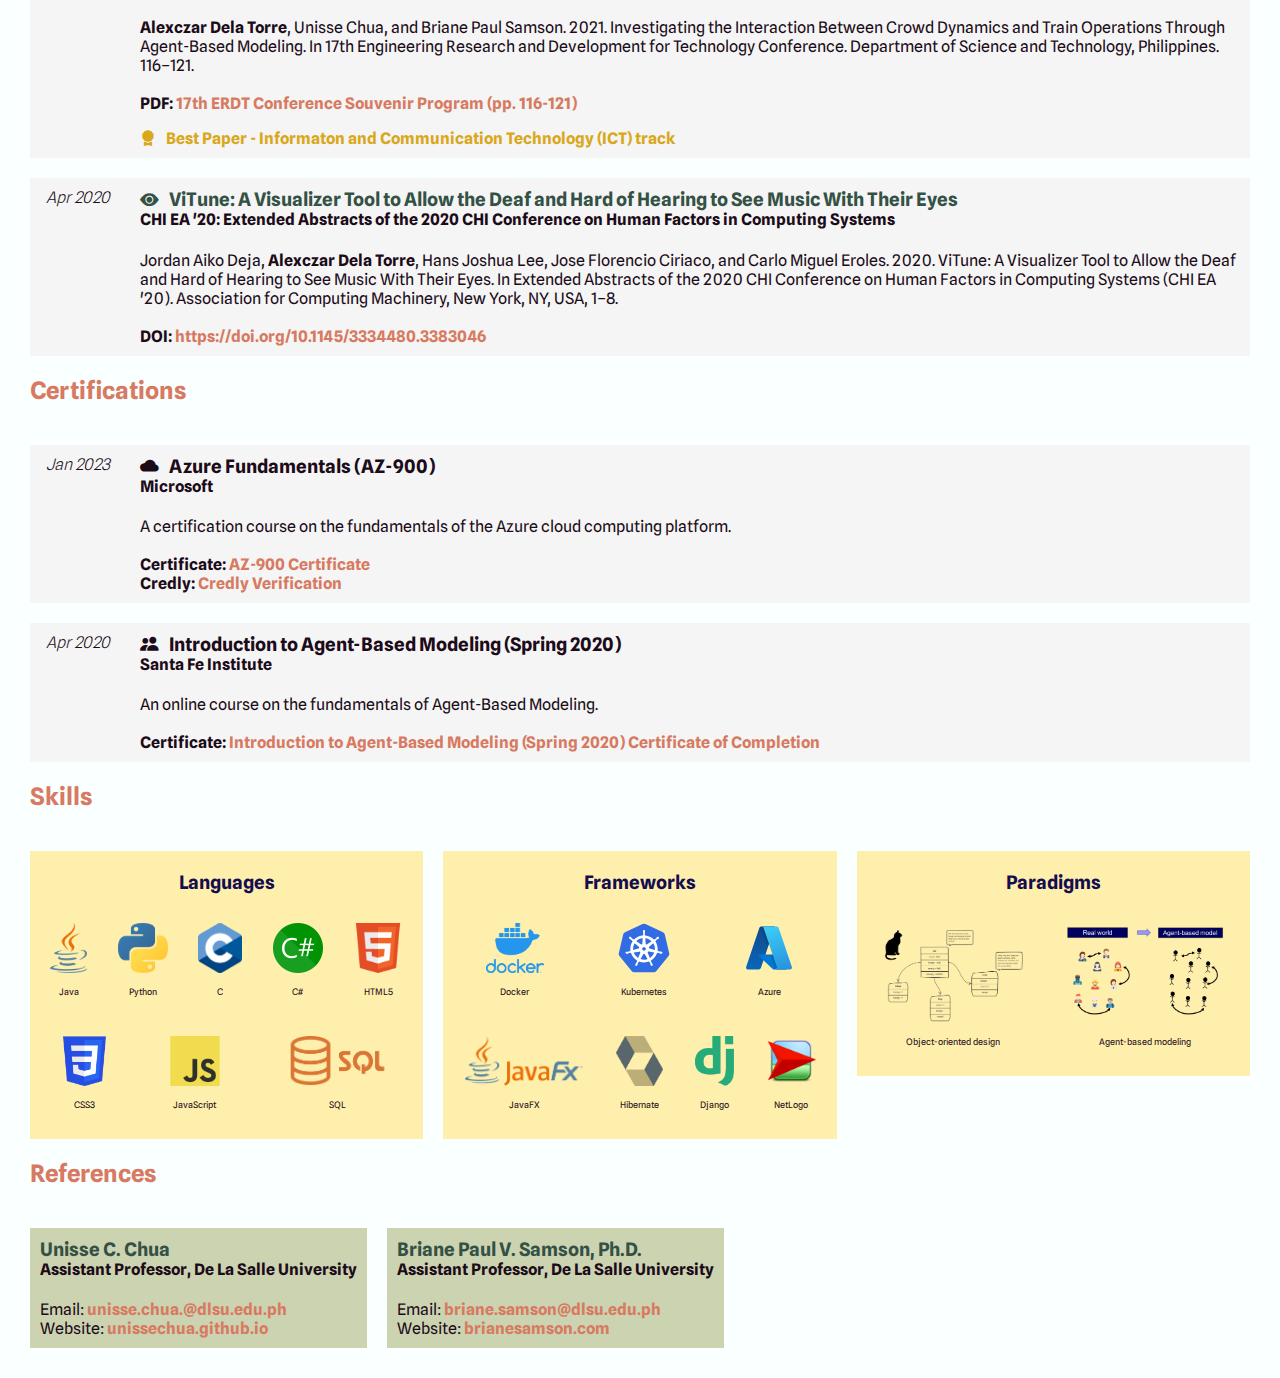
==== commit 3d17fb03: "Update CV to reflect new position" ====
--- a/cv.html
+++ b/cv.html
@@ -78,11 +78,24 @@
             <h2 class="content-subtitle">Experience</h2>
             <div class="cv-content">
                 <div class="cv-time">
-                    <p class="cv-time-period">Feb 2022<br>&#8211;<br>present</p>
-                </div>
-                <div class="cv-description">
-                    <h3 class="cv-description-degree"><span
-                            class="bi bi-file-code-fill cv-description-icon"></span>Senior Software Development Analyst</h3>
+                    <p class="cv-time-period">May 2024<br>&#8211;<br>Present</p>
+                </div>
+                <div class="cv-description">
+                    <h3 class="cv-description-degree"><span
+                            class="bi bi-file-code-fill cv-description-icon"></span>Senior Software Development Engineer</h3>
+                    <h4 class="cv-description-university">Navitaire Philippines Inc.</h4>
+                    <p class="cv-description-notes">Designs and reviews plans for new features to be added to the Shared
+                        Platform team's products. Investigates and resolves technical issues that affect the development
+                        workflow of the team, too.</p>
+                </div>
+            </div>
+            <div class="cv-content">
+                <div class="cv-time">
+                    <p class="cv-time-period">Feb 2022<br>&#8211;<br>May 2024</p>
+                </div>
+                <div class="cv-description">
+                    <h3 class="cv-description-degree"><span
+                            class="bi bi-file-code-fill cv-description-icon"></span>Software Development Engineer</h3>
                     <h4 class="cv-description-university">Navitaire Philippines Inc.</h4>
                     <p class="cv-description-notes">Part of the Shared Platform team of the Platform Domain, the company's
                         research and development arm. Designs, implements, and maintains software solutions and frameworks 
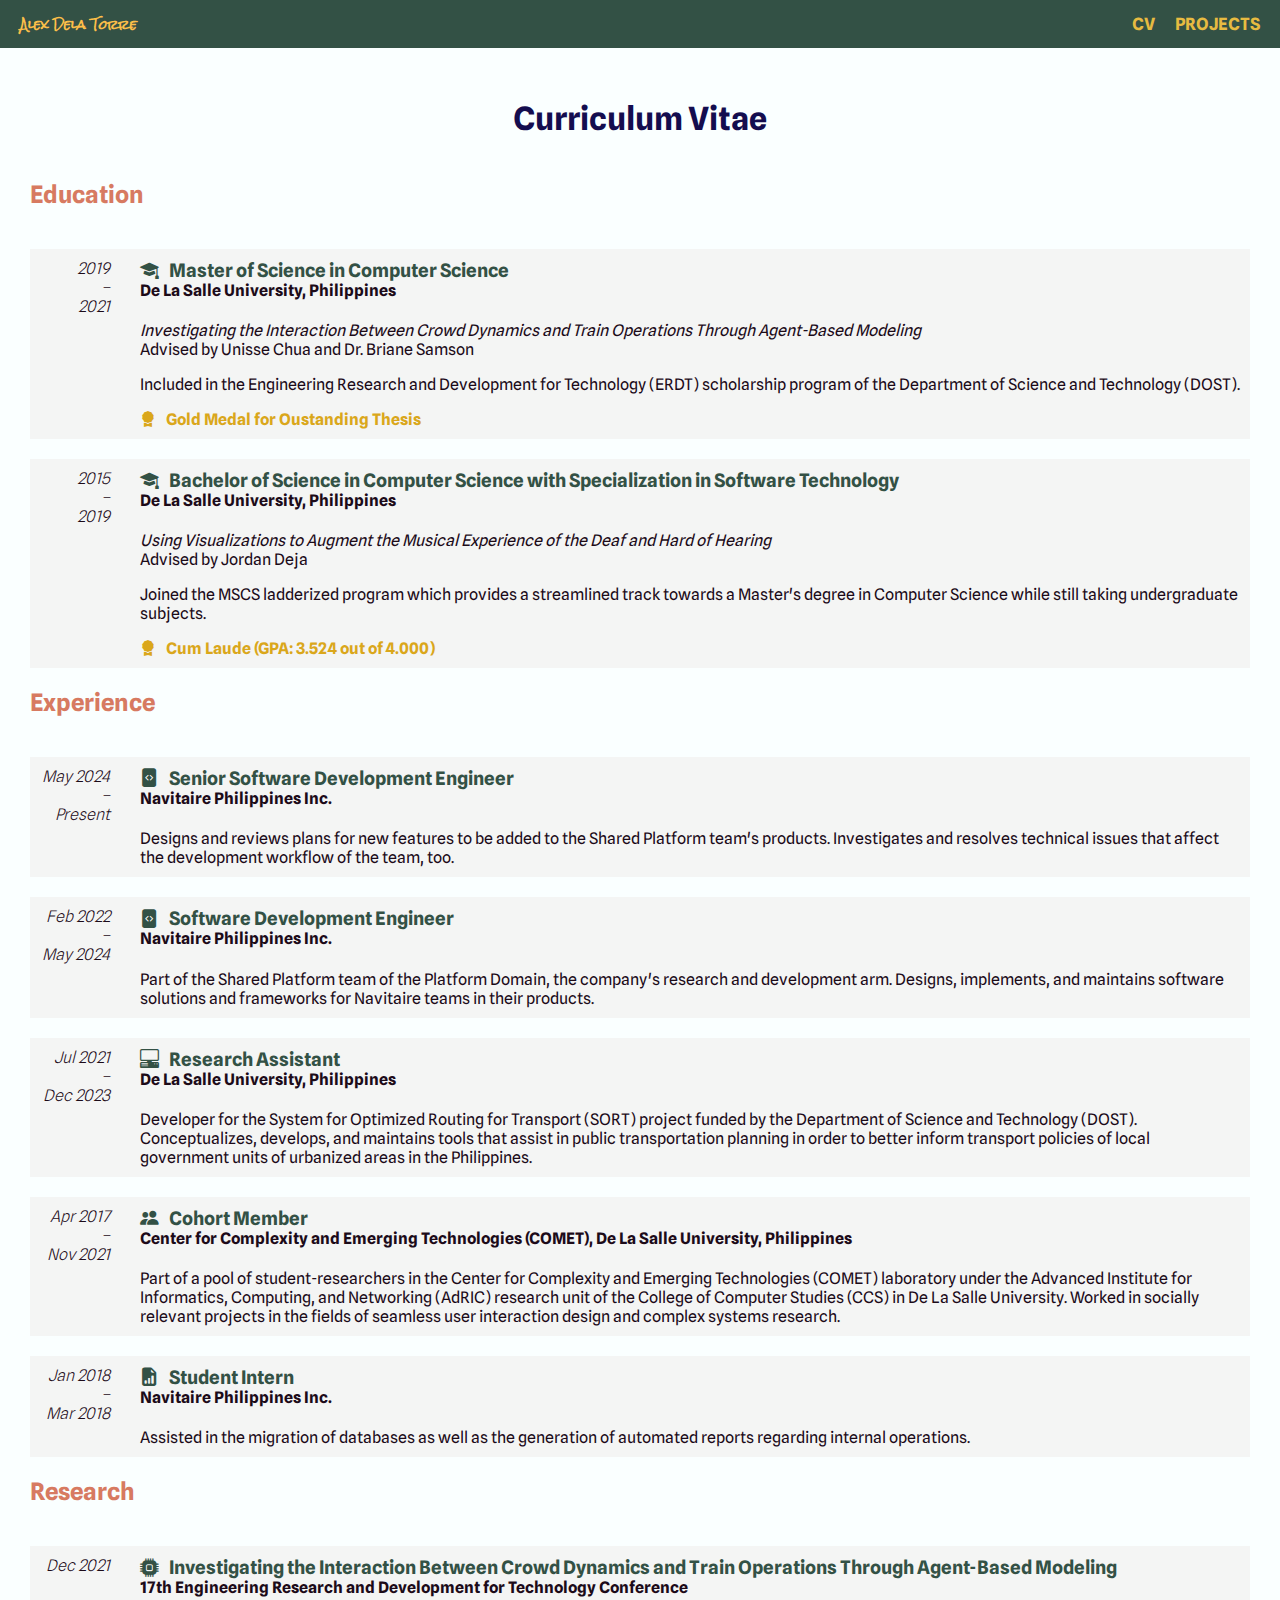
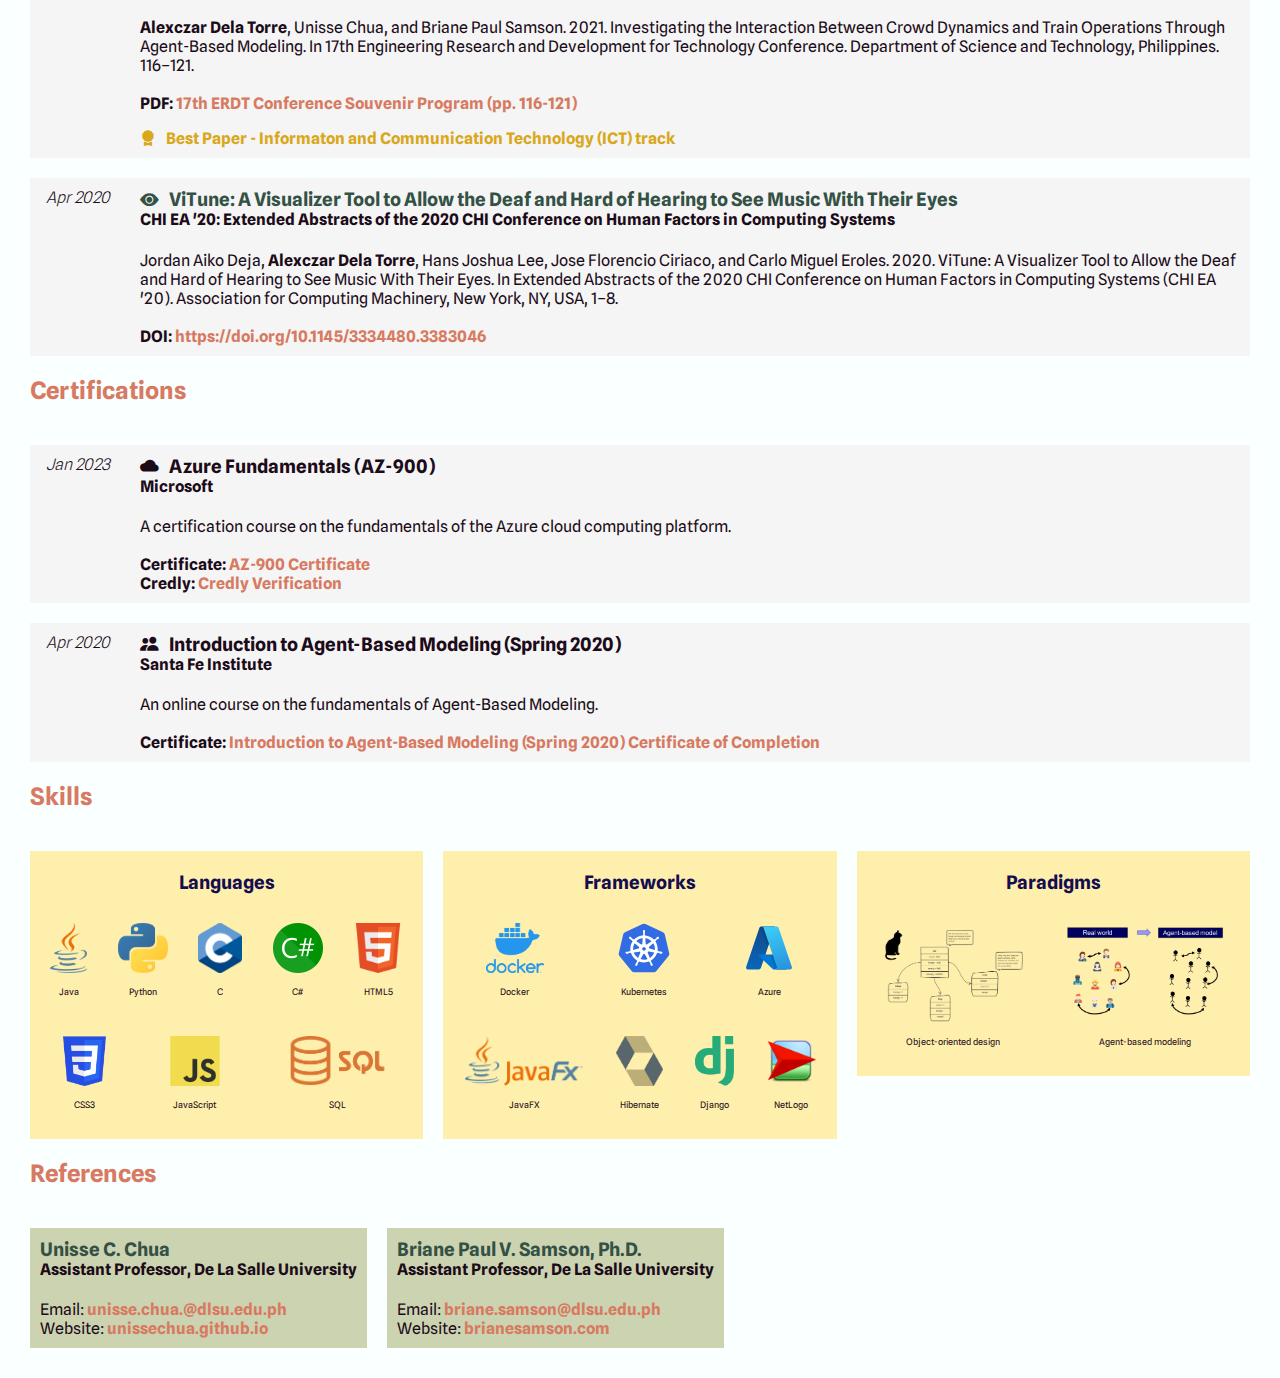
==== commit 6c4e2254: "Update old employment" ====
--- a/cv.html
+++ b/cv.html
@@ -104,7 +104,7 @@
             </div>
             <div class="cv-content">
                 <div class="cv-time">
-                    <p class="cv-time-period">Jul 2021<br>&#8211;<br>present</p>
+                    <p class="cv-time-period">Jul 2021<br>&#8211;<br>Dec 2023</p>
                 </div>
                 <div class="cv-description">
                     <h3 class="cv-description-degree"><span
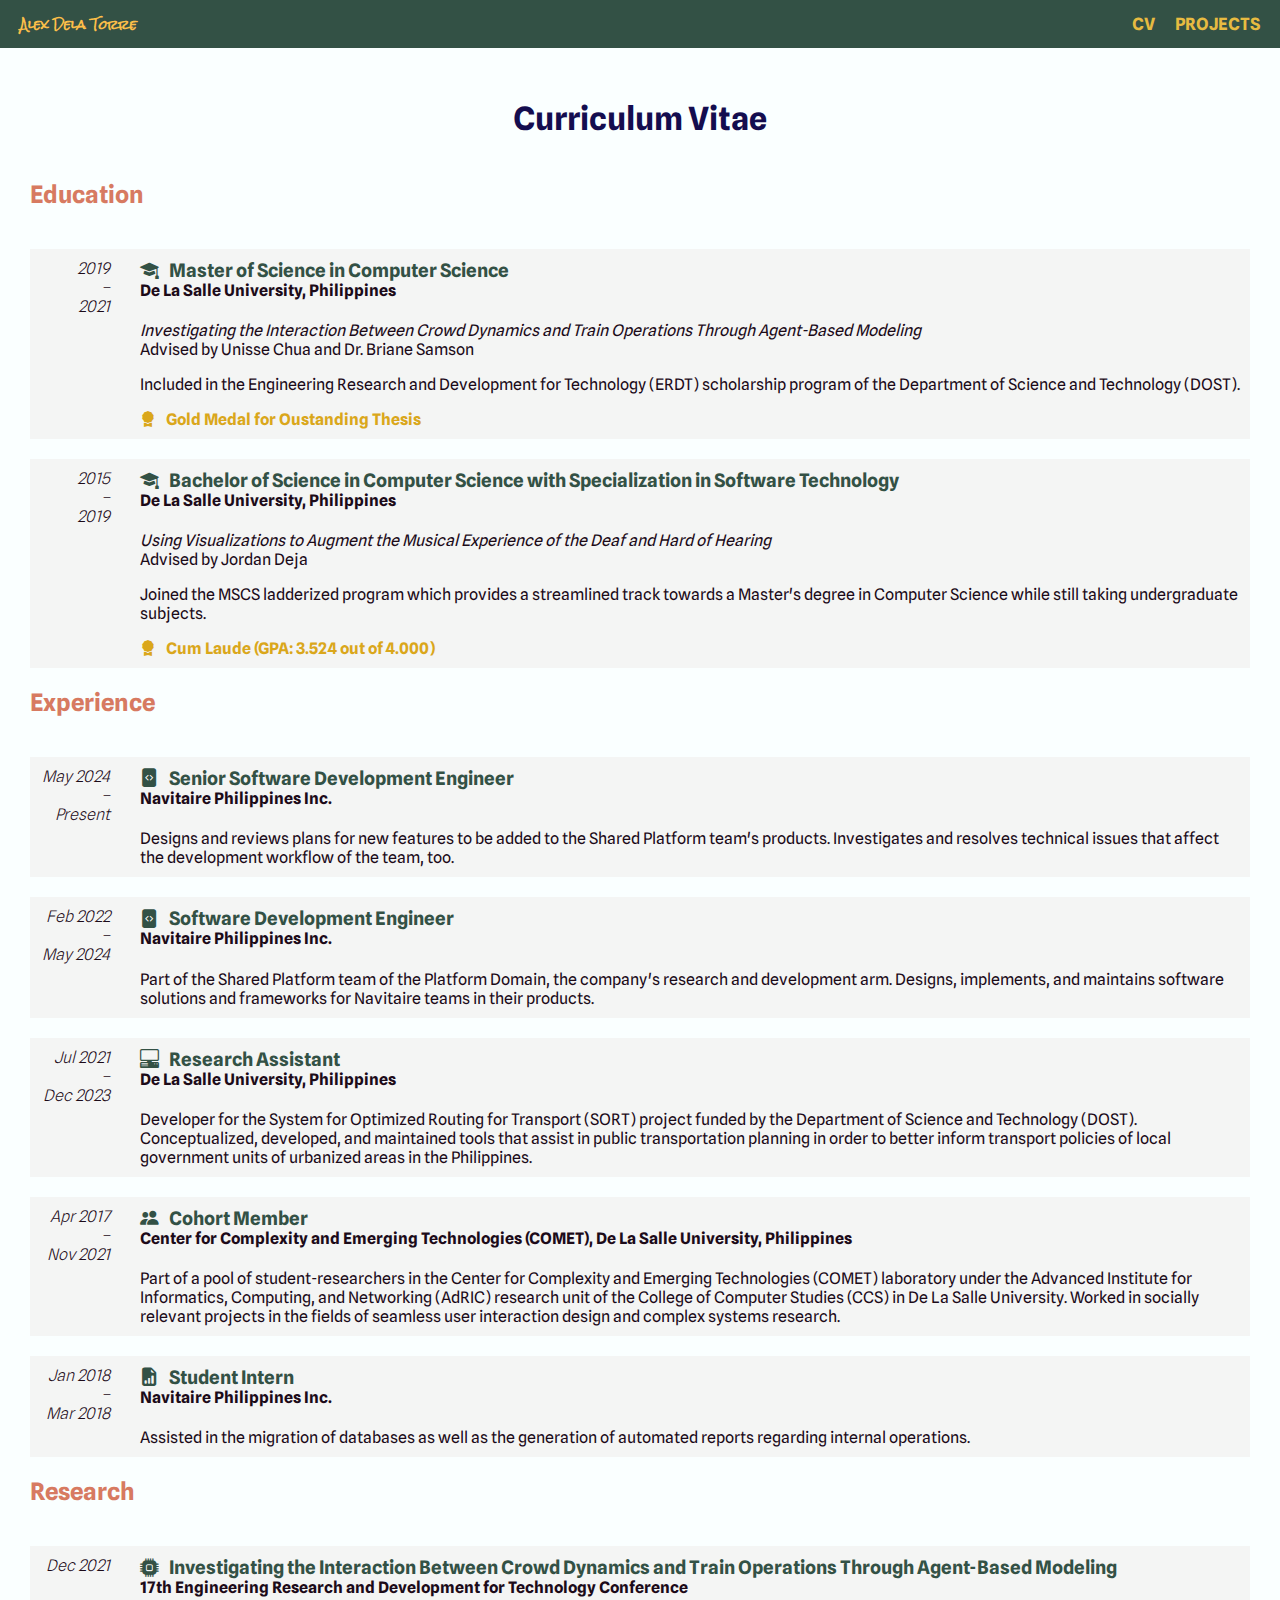
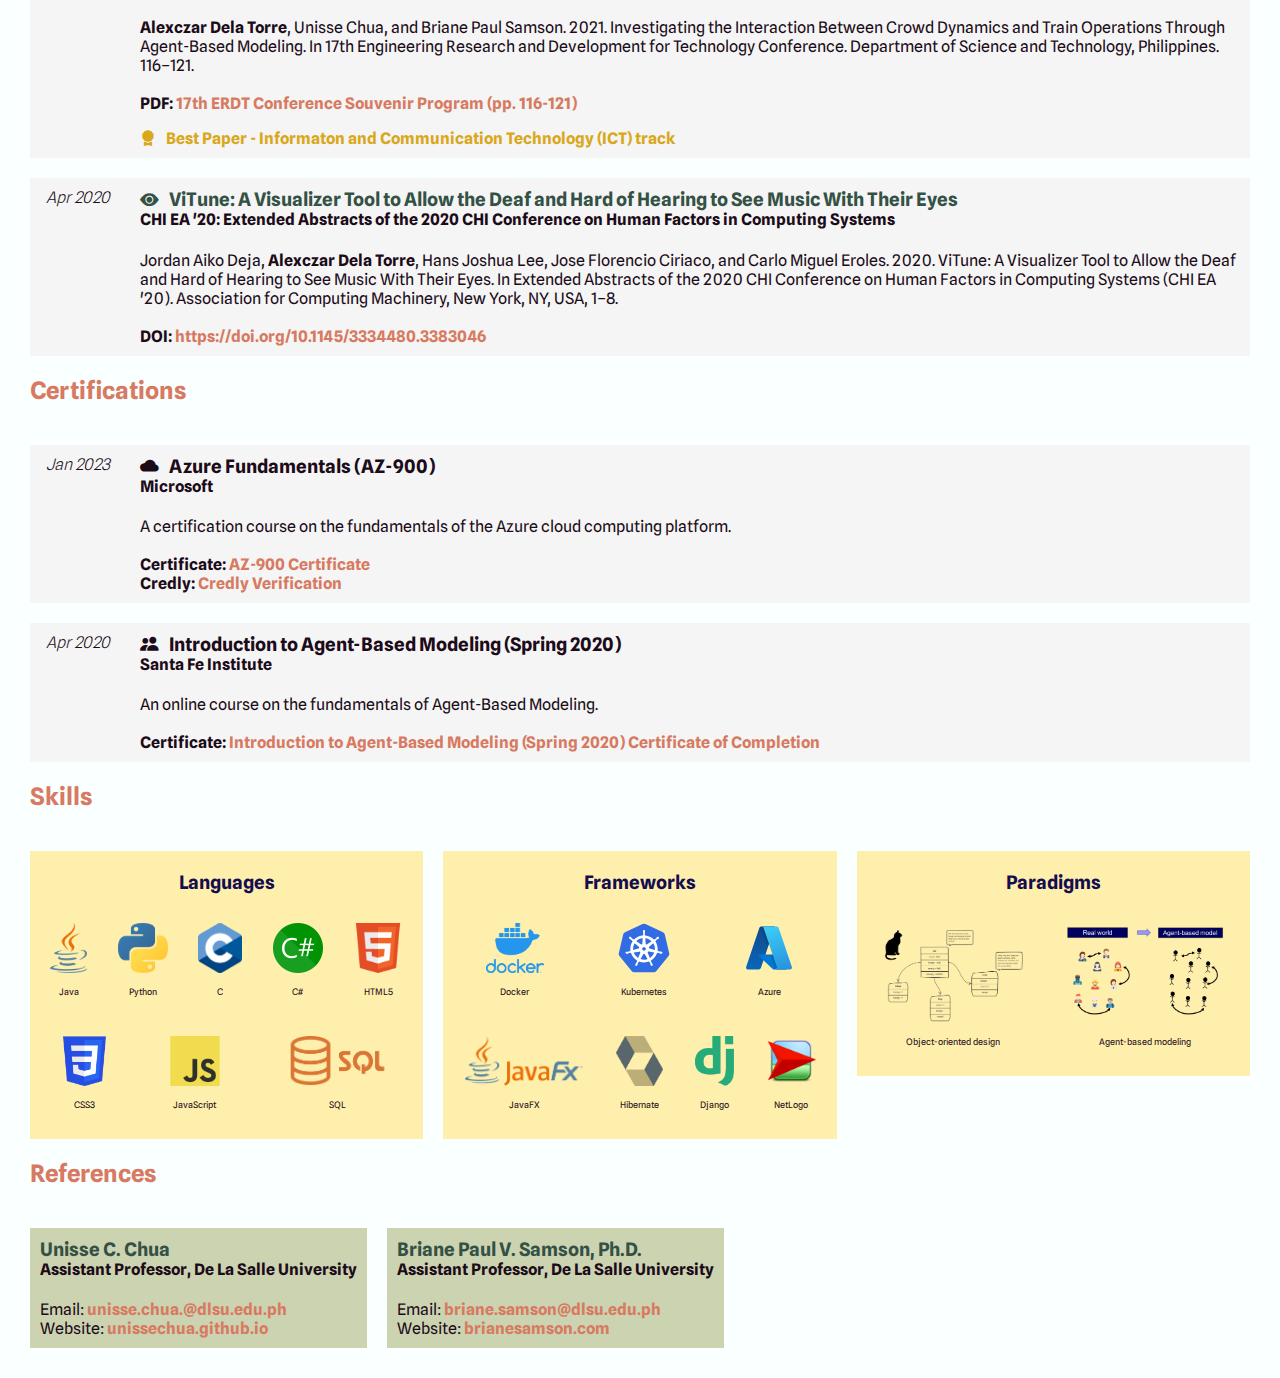
==== commit 474a7b4a: "Update tense in old employment" ====
--- a/cv.html
+++ b/cv.html
@@ -111,8 +111,8 @@
                             class="bi bi-pc-display-horizontal cv-description-icon"></span>Research Assistant</h3>
                     <h4 class="cv-description-university">De La Salle University, Philippines</h4>
                     <p class="cv-description-notes">Developer for the System for Optimized Routing for Transport (SORT)
-                        project funded by the Department of Science and Technology (DOST). Conceptualizes, develops, and
-                        maintains tools that assist in public transportation planning in order to better inform
+                        project funded by the Department of Science and Technology (DOST). Conceptualized, developed, and
+                        maintained tools that assist in public transportation planning in order to better inform
                         transport policies of local government units of urbanized areas in the Philippines.</p>
                 </div>
             </div>
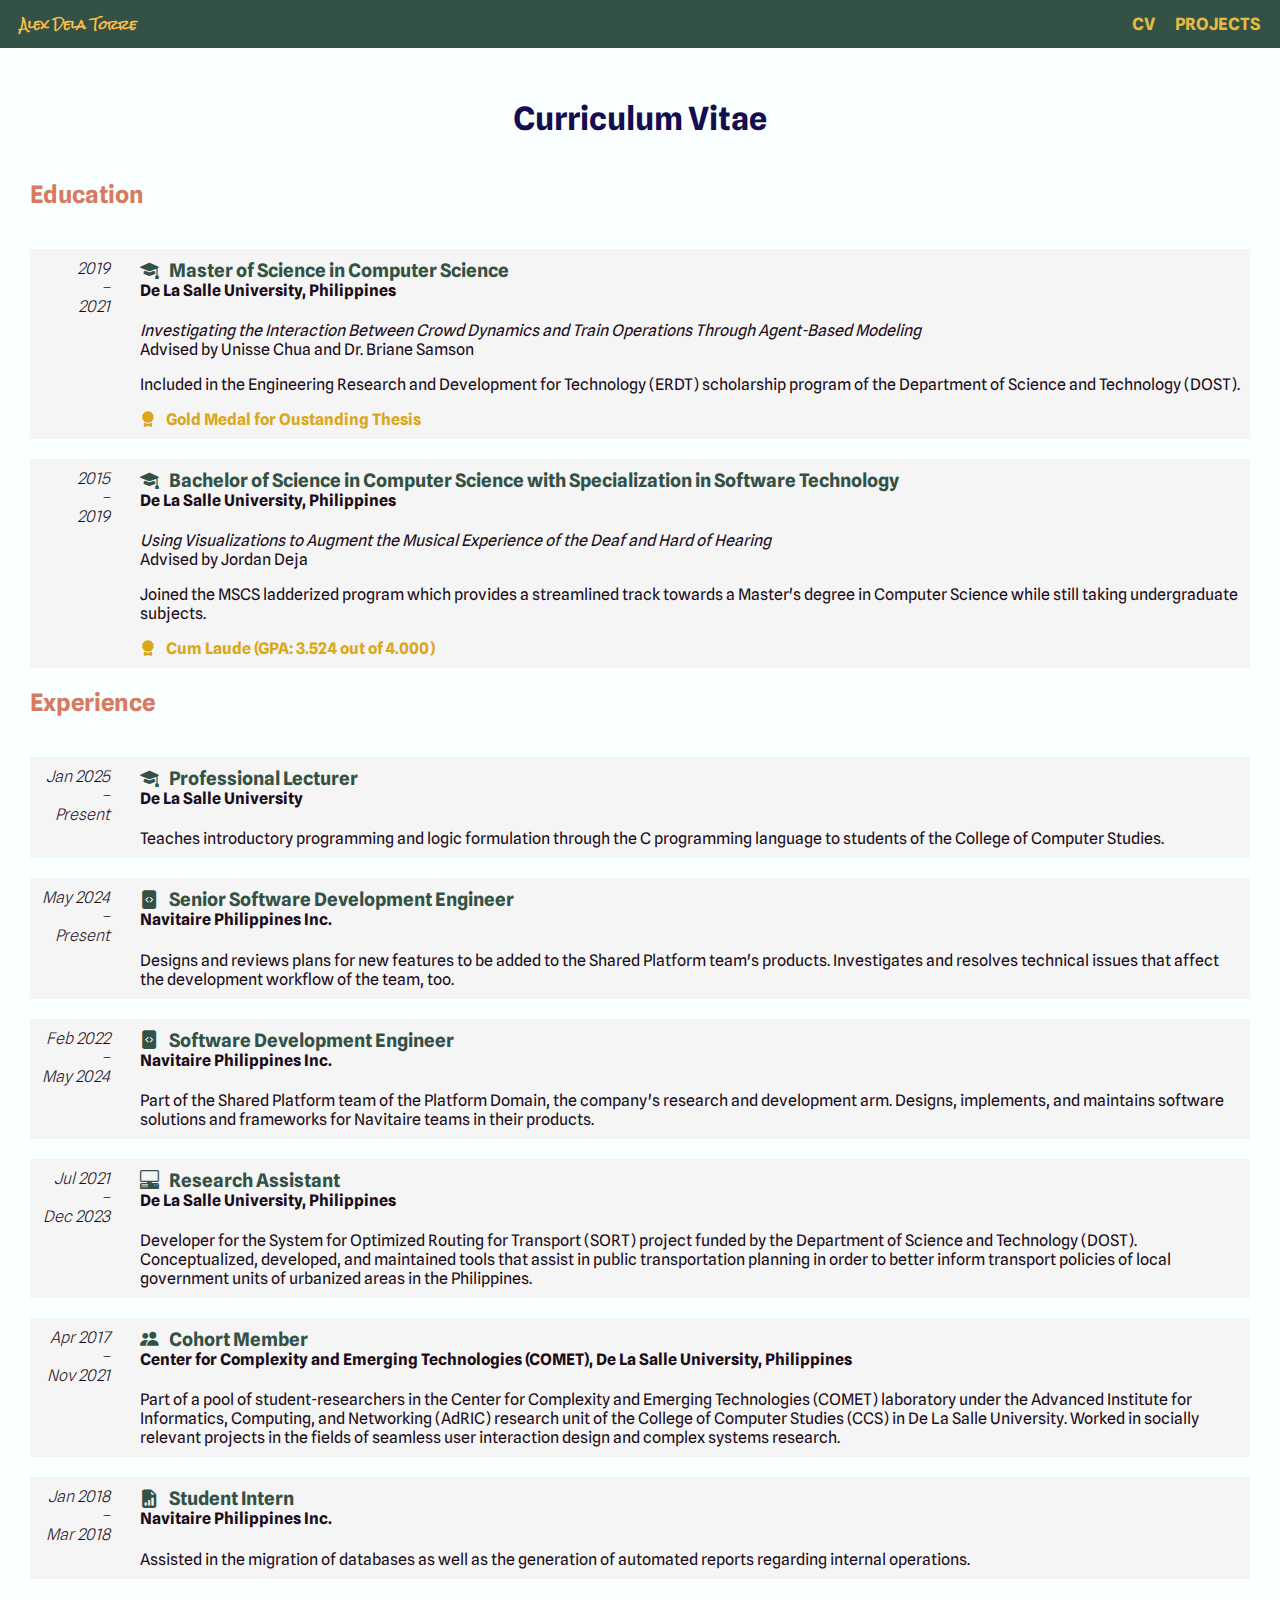
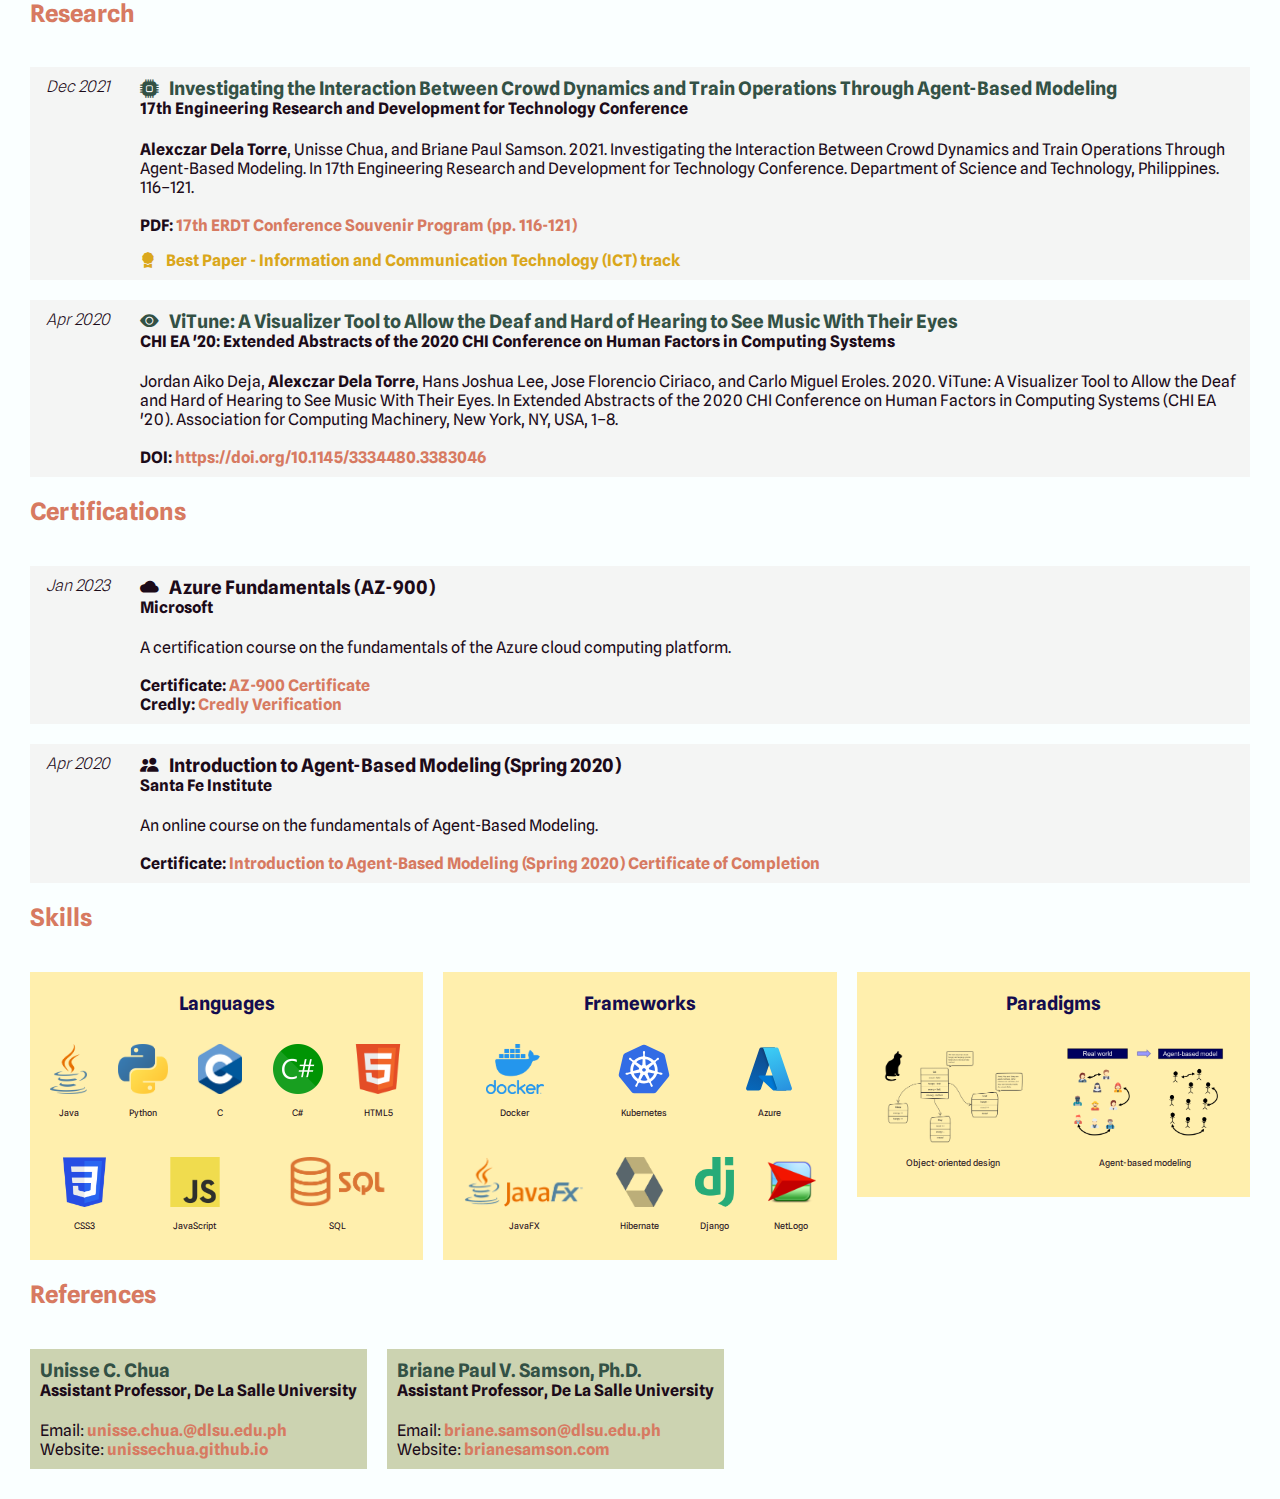
==== commit 5d70ae89: "Update information to include employment in DLSU" ====
--- a/cv.html
+++ b/cv.html
@@ -78,6 +78,17 @@
             <h2 class="content-subtitle">Experience</h2>
             <div class="cv-content">
                 <div class="cv-time">
+                    <p class="cv-time-period">Jan 2025<br>&#8211;<br>Present</p>
+                </div>
+                <div class="cv-description">
+                    <h3 class="cv-description-degree"><span
+                            class="bi bi-mortarboard-fill cv-description-icon"></span>Professional Lecturer</h3>
+                    <h4 class="cv-description-university">De La Salle University</h4>
+                    <p class="cv-description-notes">Teaches introductory programming and logic formulation through the C programming language to students of the College of Computer Studies.</p>
+                </div>
+            </div>
+            <div class="cv-content">
+                <div class="cv-time">
                     <p class="cv-time-period">May 2024<br>&#8211;<br>Present</p>
                 </div>
                 <div class="cv-description">
@@ -169,7 +180,7 @@
                     </p>
                     <p class="cv-description-honors"><span class="bi bi-award-fill cv-description-icon"></span>Best
                         Paper -
-                        Informaton and Communication Technology (ICT) track</p>
+                        Information and Communication Technology (ICT) track</p>
                 </div>
             </div>
             <div class="cv-content">
